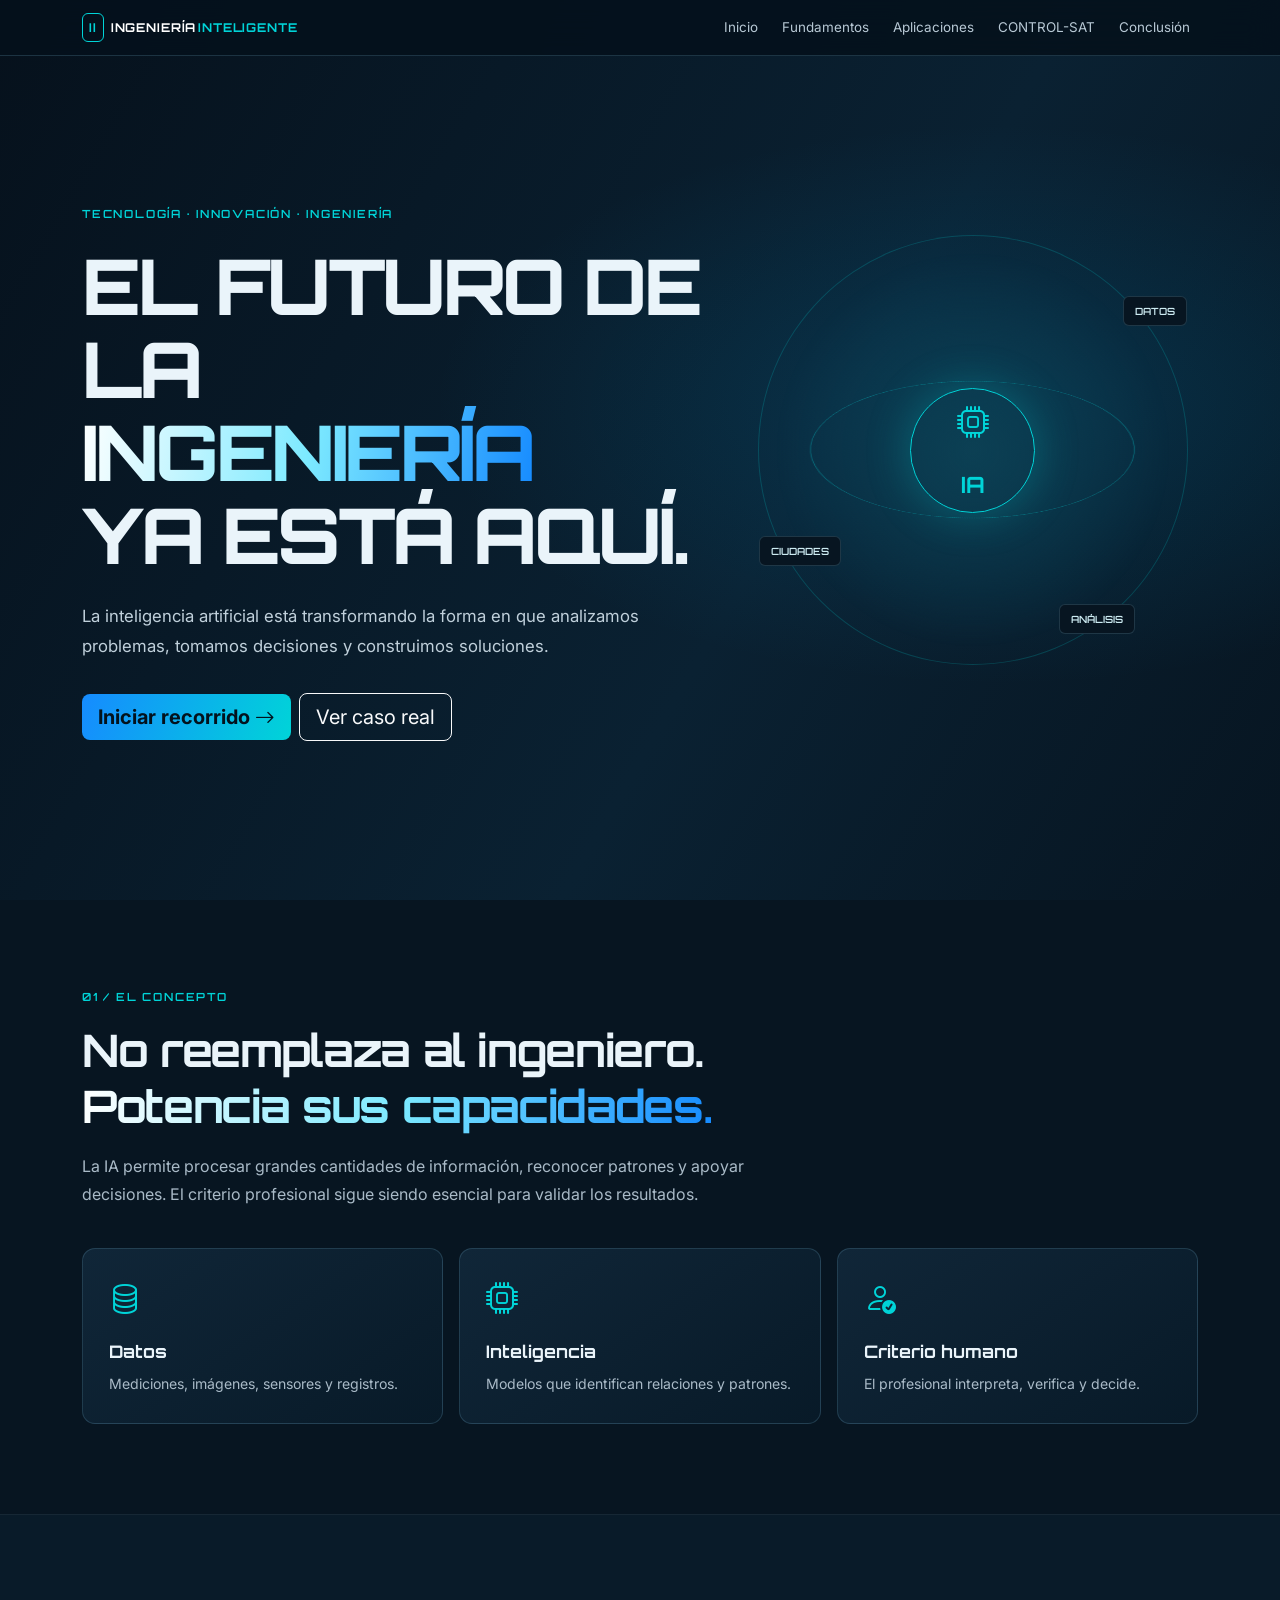
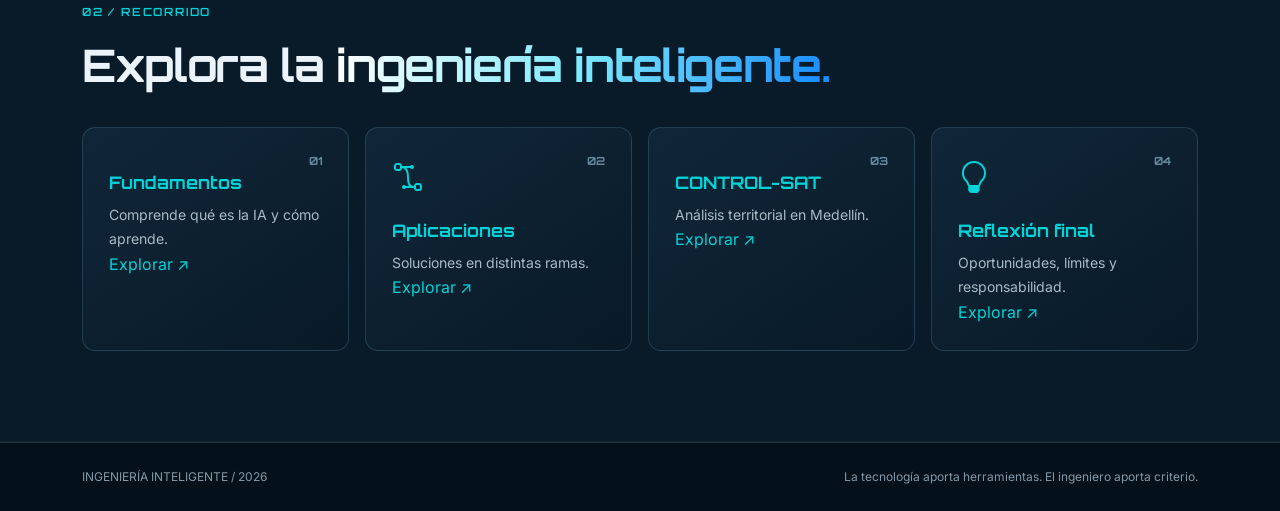
==== index.html @ 629b6cbc "Add files via upload" ====
<!doctype html>
<html lang="es">

<head>
    <meta charset="utf-8">
    <meta name="viewport" content="width=device-width, initial-scale=1">
    <title>Inicio | Ingeniería Inteligente</title>
    <link rel="preconnect" href="https://fonts.googleapis.com">
    <link
        href="https://fonts.googleapis.com/css2?family=Inter:wght@400;500;600;700&family=Orbitron:wght@500;600;700;800&display=swap"
        rel="stylesheet">
    <link href="https://cdn.jsdelivr.net/npm/bootstrap@5.3.3/dist/css/bootstrap.min.css" rel="stylesheet">
    <link href="https://cdn.jsdelivr.net/npm/bootstrap-icons@1.11.3/font/bootstrap-icons.min.css" rel="stylesheet">
    <link href="css/styles.css" rel="stylesheet">
</head>

<body>
    <nav class="navbar navbar-expand-lg navbar-dark fixed-top nav-glass">
        <div class="container"><a class="navbar-brand brand" href="index.html"><span class="brand-mark">II</span>
                INGENIERÍA<span class="brand-accent">INTELIGENTE</span></a><button class="navbar-toggler" type="button"
                data-bs-toggle="collapse" data-bs-target="#nav"><span class="navbar-toggler-icon"></span></button>
            <div class="collapse navbar-collapse" id="nav">
                <ul class="navbar-nav ms-auto gap-lg-2">
                    <li><a class="nav-link" href="index.html">Inicio</a></li>
                    <li><a class="nav-link" href="fundamentos.html">Fundamentos</a></li>
                    <li><a class="nav-link" href="aplicaciones.html">Aplicaciones</a></li>
                    <li><a class="nav-link" href="control-sat.html">CONTROL-SAT</a></li>
                    <li><a class="nav-link" href="conclusion.html">Conclusión</a></li>
                </ul>
            </div>
        </div>
    </nav>
    <header class="hero">
        <div class="container">
            <div class="row align-items-center min-vh-100 py-5">
                <div class="col-lg-7 pt-5">
                    <div class="kicker">TECNOLOGÍA · INNOVACIÓN · INGENIERÍA</div>
                    <h1 class="display-title mt-4">EL FUTURO DE LA<br><span>INGENIERÍA</span><br>YA ESTÁ AQUÍ.</h1>
                    <p class="lead-copy mt-4">La inteligencia artificial está transformando la forma en que analizamos
                        problemas, tomamos decisiones y construimos soluciones.</p><a class="btn btn-neon btn-lg mt-3"
                        href="fundamentos.html">Iniciar recorrido <i class="bi bi-arrow-right"></i></a><a
                        class="btn btn-outline-light btn-lg mt-3 ms-2" href="control-sat.html">Ver caso real</a>
                </div>
                <div class="col-lg-5">
                    <div class="orb">
                        <div class="orb-ring"></div>
                        <div class="orb-core"><i class="bi bi-cpu"></i><br>IA</div><span
                            class="orb-tag tag1">DATOS</span><span class="orb-tag tag2">CIUDADES</span><span
                            class="orb-tag tag3">ANÁLISIS</span>
                    </div>
                </div>
            </div>
        </div>
    </header>
    <section class="section">
        <div class="container">
            <div class="kicker">01 / EL CONCEPTO</div>
            <h2 class="section-title">No reemplaza al ingeniero.<br><span>Potencia sus capacidades.</span></h2>
            <p class="muted max">La IA permite procesar grandes cantidades de información, reconocer patrones y apoyar
                decisiones. El criterio profesional sigue siendo esencial para validar los resultados.</p>
            <div class="row g-3 mt-4">
                <div class="col-md-4">
                    <article class="panel"><i class="bi bi-database"></i>
                        <h3>Datos</h3>
                        <p>Mediciones, imágenes, sensores y registros.</p>
                    </article>
                </div>
                <div class="col-md-4">
                    <article class="panel"><i class="bi bi-cpu"></i>
                        <h3>Inteligencia</h3>
                        <p>Modelos que identifican relaciones y patrones.</p>
                    </article>
                </div>
                <div class="col-md-4">
                    <article class="panel"><i class="bi bi-person-check"></i>
                        <h3>Criterio humano</h3>
                        <p>El profesional interpreta, verifica y decide.</p>
                    </article>
                </div>
            </div>
        </div>
    </section>
    <section class="section darker">
        <div class="container">
            <div class="kicker">02 / RECORRIDO</div>
            <h2 class="section-title">Explora la <span>ingeniería inteligente.</span></h2>
            <div class="row g-3 mt-3">
                <div class="col-md-6 col-xl-3"><a class="route" href="fundamentos.html"><b>01</b><i
                            class="bi bi-brain"></i>
                        <h3>Fundamentos</h3>
                        <p>Comprende qué es la IA y cómo aprende.</p>Explorar ↗
                    </a></div>
                <div class="col-md-6 col-xl-3"><a class="route" href="aplicaciones.html"><b>02</b><i
                            class="bi bi-bezier2"></i>
                        <h3>Aplicaciones</h3>
                        <p>Soluciones en distintas ramas.</p>Explorar ↗
                    </a></div>
                <div class="col-md-6 col-xl-3"><a class="route" href="control-sat.html"><b>03</b><i
                            class="bi bi-satellite"></i>
                        <h3>CONTROL-SAT</h3>
                        <p>Análisis territorial en Medellín.</p>Explorar ↗
                    </a></div>
                <div class="col-md-6 col-xl-3"><a class="route" href="conclusion.html"><b>04</b><i
                            class="bi bi-lightbulb"></i>
                        <h3>Reflexión final</h3>
                        <p>Oportunidades, límites y responsabilidad.</p>Explorar ↗
                    </a></div>
            </div>
        </div>
    </section>
    <footer class="footer">
        <div class="container d-flex justify-content-between flex-wrap gap-2"><span>INGENIERÍA INTELIGENTE /
                2026</span><span>La tecnología aporta herramientas. El ingeniero aporta criterio.</span></div>
    </footer>
    <script src="https://cdn.jsdelivr.net/npm/bootstrap@5.3.3/dist/js/bootstrap.bundle.min.js"></script>
    <script src="js/main.js"></script>
</body>

</html>
---- css/styles.css ----
:root{--bg:#071521;--panel:#102638;--cyan:#00d4d8;--blue:#168bff;--white:#eaf4fa;--muted:#a9bac7;--line:rgba(126,190,220,.2)}
*{box-sizing:border-box}body{background:var(--bg);color:var(--white);font-family:Inter,sans-serif;overflow-x:hidden}a{text-decoration:none;color:inherit}.nav-glass{background:rgba(5,17,28,.9);backdrop-filter:blur(15px);border-bottom:1px solid var(--line)}.brand{font:700 .76rem Orbitron;letter-spacing:.07em;display:flex;gap:7px;align-items:center}.brand-mark{border:1px solid var(--cyan);color:var(--cyan);padding:6px;border-radius:6px}.brand-accent{color:var(--cyan);margin-left:-5px}.nav-link{color:#b8c9d5!important;font-size:.84rem}.nav-link:hover{color:var(--cyan)!important}.hero{background:radial-gradient(ellipse at 78% 45%,rgba(0,135,190,.2),transparent 40%),linear-gradient(120deg,#06111c,#0a2132 60%,#071521)}.display-title,.page-title{font:800 clamp(2.5rem,6vw,5.5rem)/1.08 Orbitron;letter-spacing:-.045em}.display-title span,.page-title span,.section-title span{background:linear-gradient(100deg,#fff,#7deaff 50%,#168bff);color:transparent;background-clip:text}.lead-copy{font-size:1.05rem;line-height:1.8;color:#c0d0db;max-width:670px}.kicker{font:600 .7rem Orbitron;letter-spacing:.16em;color:var(--cyan)}.btn-neon{background:linear-gradient(110deg,var(--blue),var(--cyan));border:0;color:#03121d;font-weight:700}.btn-neon:hover{color:#03121d;box-shadow:0 0 25px #00d4d855}.orb{position:relative;aspect-ratio:1;max-width:430px;margin:35px auto;display:grid;place-items:center;border:1px solid #00d4d833;border-radius:50%;background:radial-gradient(circle, #0c4054 0%,transparent 65%)}.orb-ring{position:absolute;inset:12%;border:1px solid #00d4d855;border-radius:50%;transform:rotateX(65deg) rotate(-25deg)}.orb-core{width:125px;height:125px;border:1px solid var(--cyan);border-radius:50%;display:grid;place-content:center;text-align:center;color:var(--cyan);font:700 1.4rem Orbitron;box-shadow:0 0 45px #00d4d844}.orb-core i{font-size:2rem}.orb-tag{position:absolute;background:#071521;border:1px solid var(--line);padding:8px 11px;border-radius:6px;font:600 .62rem Orbitron;color:#cdebf2}.tag1{top:14%;right:0}.tag2{bottom:23%;left:0}.tag3{bottom:7%;right:12%}.section{padding:90px 0}.darker{background:#091b29;border-block:1px solid #ffffff0d}.section-title{font:700 clamp(1.8rem,3.5vw,3rem)/1.25 Orbitron;letter-spacing:-.03em;margin:18px 0}.muted,.panel p,.route p{color:var(--muted);line-height:1.75}.max{max-width:720px}.panel,.route{display:block;background:linear-gradient(145deg,#102638,#081a28);border:1px solid var(--line);border-radius:13px;padding:26px;height:100%;transition:.2s}.panel:hover,.route:hover{border-color:#00d4d866;transform:translateY(-3px)}.panel>i,.route>i{font-size:2rem;color:var(--cyan);display:block;margin-bottom:18px}.panel h3,.route h3{font:700 1.08rem Orbitron;margin:10px 0}.panel p,.route p{font-size:.88rem;margin-bottom:0}.route{min-height:220px;color:var(--cyan)}.route b{float:right;color:#66899d;font:700 .7rem Orbitron}.inner{padding-top:70px}.pagehero{padding:95px 0 65px;background:radial-gradient(ellipse at 80% 20%,#0090be22,transparent 45%),#091b29;border-bottom:1px solid var(--line)}.concept{display:flex;gap:16px;align-items:center;padding:16px;background:#102638;border:1px solid var(--line);border-radius:9px;margin-bottom:10px}.concept>b{min-width:50px;height:44px;display:grid;place-items:center;border:1px solid var(--cyan);border-radius:7px;color:var(--cyan);font:700 .8rem Orbitron}.concept h3{font:700 .9rem Orbitron}.concept p{color:var(--muted);font-size:.82rem;margin:0}.step{width:100%;padding:22px 10px;background:#102638;color:white;border:1px solid var(--line);border-radius:9px;font-weight:600}.step i{display:block;font-size:1.5rem;color:var(--cyan);margin-bottom:8px}.step.active{border-color:var(--cyan);background:#00d4d811}.warning{padding:16px 18px;border-left:3px solid #e9b45c;background:#e9b45c0c;color:#d3c9b5;line-height:1.6;font-size:.86rem}.warning i{color:#e9b45c;margin-right:8px}.app{min-height:280px}.app>i{font-size:2.3rem;color:var(--cyan)}.app .kicker{font-size:.62rem;margin:14px 0 8px}.app h2{font:700 1.15rem Orbitron}.modaltech{background:#0b2030;color:var(--white);border:1px solid var(--cyan)}.modaltech .modal-body{color:#c1d1dc;line-height:1.7}.modaltech .modal-header{border-bottom:1px solid var(--line)}.satvisual{min-height:270px;border:1px solid #00d4d855;border-radius:14px;display:flex;flex-direction:column;justify-content:center;align-items:center;gap:12px;background:radial-gradient(circle,#00d4d822,transparent 65%),#0b2030;color:var(--cyan)}.satvisual i{font-size:4rem}.satvisual b{font:700 .9rem Orbitron}.satvisual small{color:var(--muted);letter-spacing:.12em}.stat{height:100%;padding:22px 15px;background:#102638;border:1px solid var(--line);border-radius:10px}.stat strong{display:block;color:var(--cyan);font:700 clamp(1.7rem,3vw,2.5rem) Orbitron}.stat span{display:block;color:var(--muted);font-size:.75rem;line-height:1.5;margin-top:8px}.source{color:var(--cyan);font-size:.85rem}.quiz-option{text-align:left;padding:14px;background:#091b29;color:white;border:1px solid var(--line);border-radius:8px}.quiz-option:hover{border-color:var(--cyan)}.quiz-option.correct{border-color:#39d98a;background:#39d98a12}.quiz-option.incorrect{border-color:#ff7777;background:#ff777712}.footer{padding:25px 0;background:#04101a;border-top:1px solid var(--line);font-size:.75rem;color:#8298a8}@media(max-width:767px){.section{padding:65px 0}.display-title{font-size:clamp(2.5rem,12vw,4rem)}.hero .min-vh-100{min-height:auto!important;padding-top:120px!important;padding-bottom:60px!important}.orb{max-width:320px}.pagehero{padding:85px 0 50px}}
/* Reflexión crítica y bibliografía */
.reflection-list{display:grid;gap:14px}
.reflection-card{display:grid;grid-template-columns:54px 1fr;gap:18px;padding:24px;background:linear-gradient(145deg,#102638,#081a28);border:1px solid var(--line);border-radius:12px}
.reflection-number{font:700 .8rem Orbitron;color:var(--cyan);border:1px solid #00d4d855;border-radius:8px;width:44px;height:44px;display:grid;place-items:center}
.reflection-card h3{font:700 1rem Orbitron;margin:2px 0 12px;color:var(--white)}
.reflection-card p{color:var(--muted);font-size:.92rem;line-height:1.8;margin:0}
.bibliography{display:grid;gap:10px}
.source-item{display:grid;grid-template-columns:48px 1fr;gap:14px;padding:19px 21px;background:linear-gradient(145deg,#102638,#081a28);border:1px solid var(--line);border-radius:10px}
.source-item>span{font:700 .82rem Orbitron;color:var(--cyan);padding-top:2px}
.source-item h3{font-size:.91rem;font-weight:700;margin:0 0 5px;color:var(--white)}
.source-item p{font-size:.83rem;line-height:1.65;color:var(--muted);margin:0 0 8px}
.source-item a{font-size:.8rem;color:var(--cyan);overflow-wrap:anywhere}
.source-item a:hover{color:#fff}
.bibliography-note{color:var(--muted);font-size:.82rem;line-height:1.7}
.bibliography-note i{color:var(--cyan);margin-right:7px}
@media(max-width:575px){.reflection-card{grid-template-columns:1fr;gap:12px;padding:19px}.source-item{grid-template-columns:38px 1fr;padding:16px 14px}}
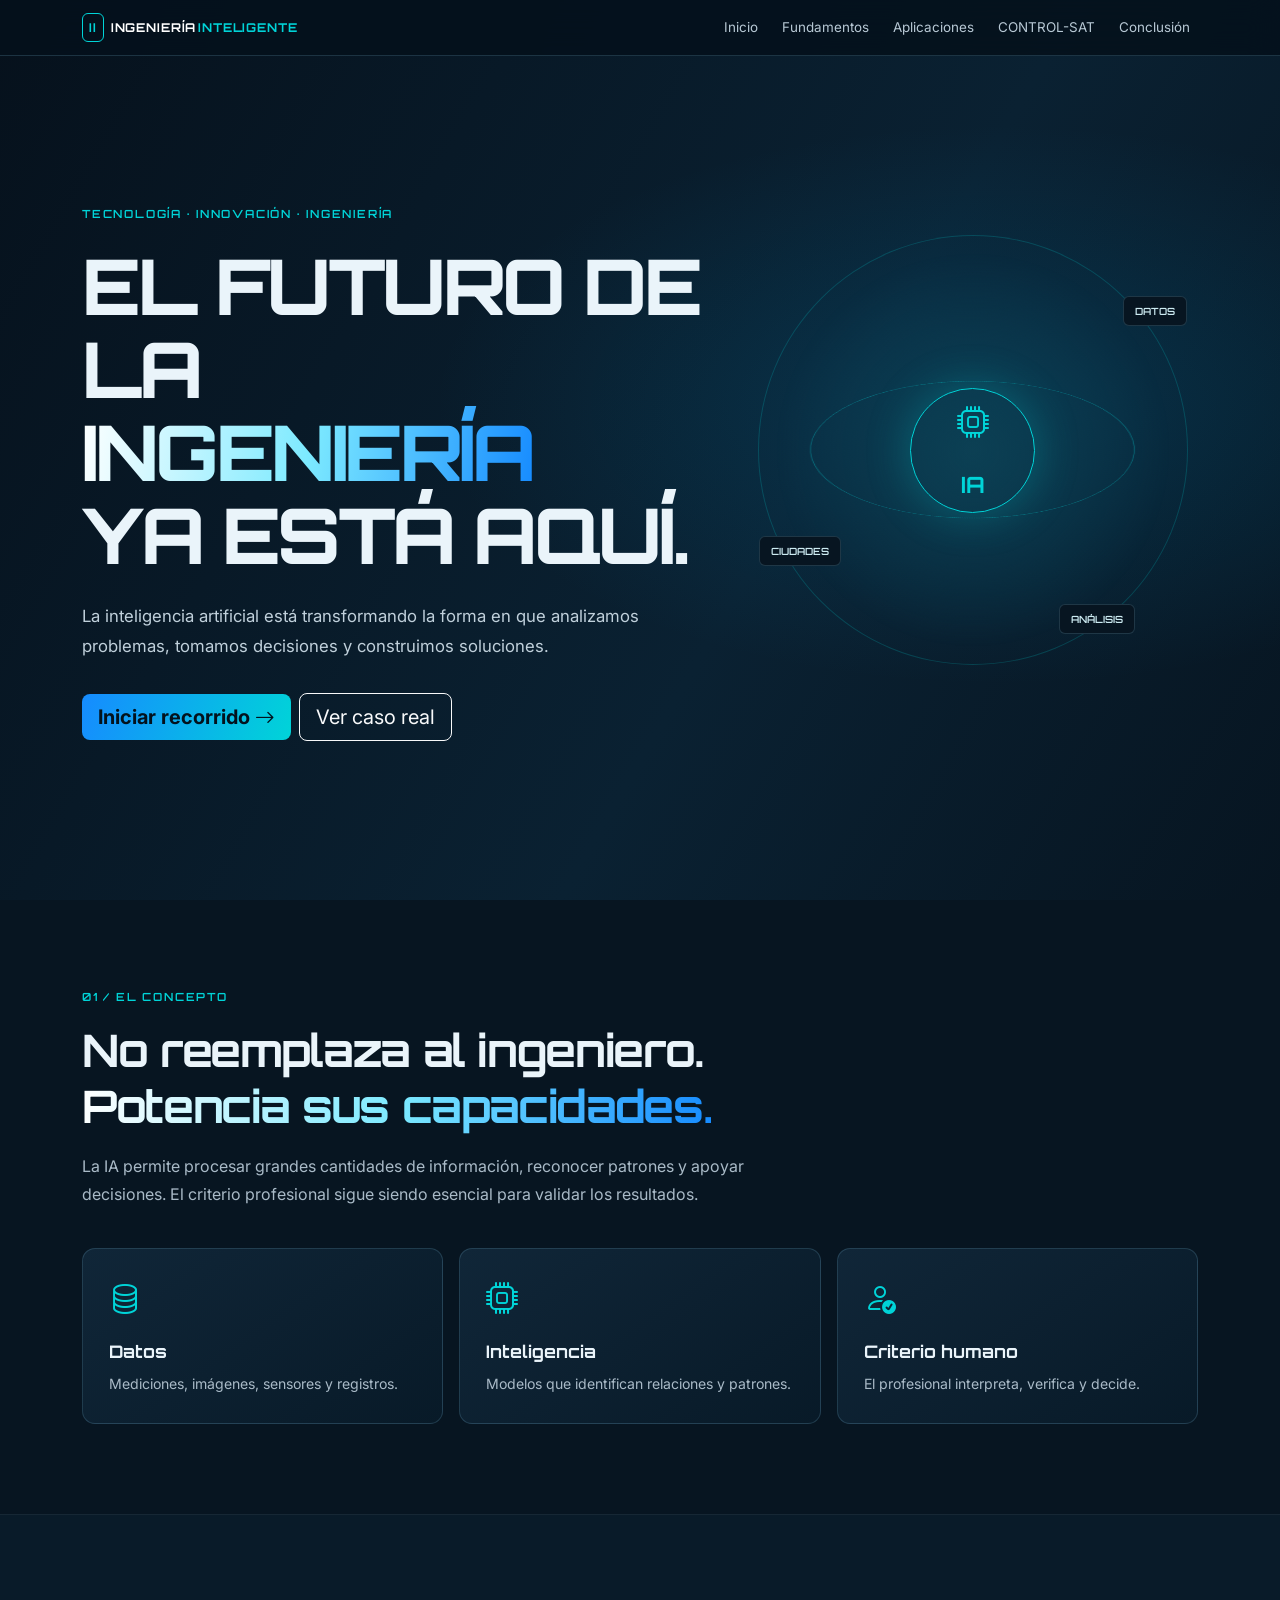
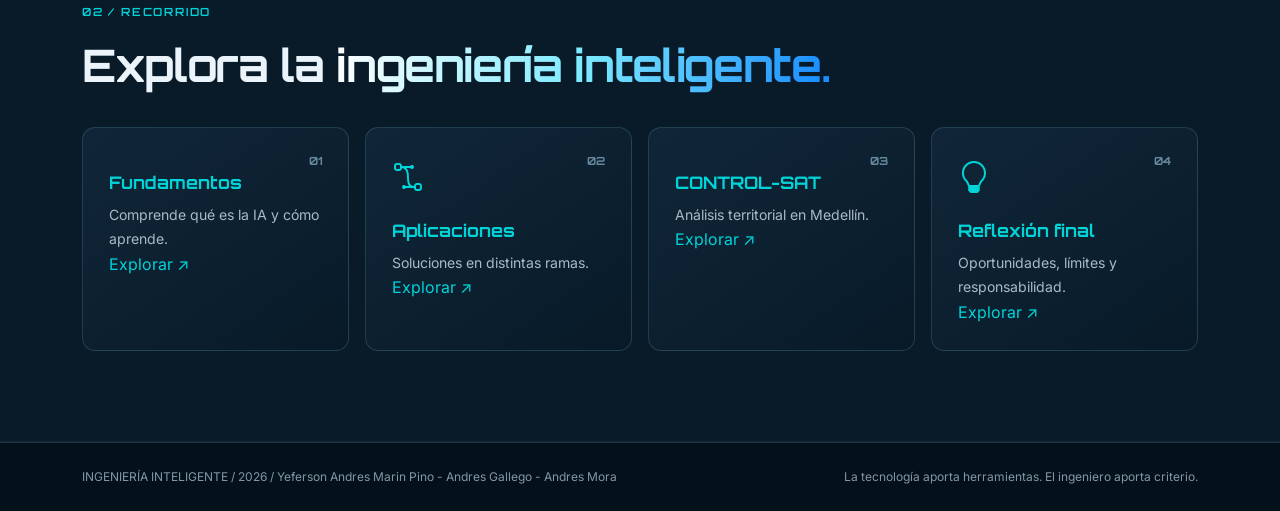
==== commit 8f6336ac: "Update index.html" ====
--- a/index.html
+++ b/index.html
@@ -110,10 +110,10 @@
     </section>
     <footer class="footer">
         <div class="container d-flex justify-content-between flex-wrap gap-2"><span>INGENIERÍA INTELIGENTE /
-                2026</span><span>La tecnología aporta herramientas. El ingeniero aporta criterio.</span></div>
+                2026 / Yeferson Andres Marin Pino - Andres Gallego - Andres Mora</span><span>La tecnología aporta herramientas. El ingeniero aporta criterio.</span></div>
     </footer>
     <script src="https://cdn.jsdelivr.net/npm/bootstrap@5.3.3/dist/js/bootstrap.bundle.min.js"></script>
     <script src="js/main.js"></script>
 </body>
 
-</html>+</html>
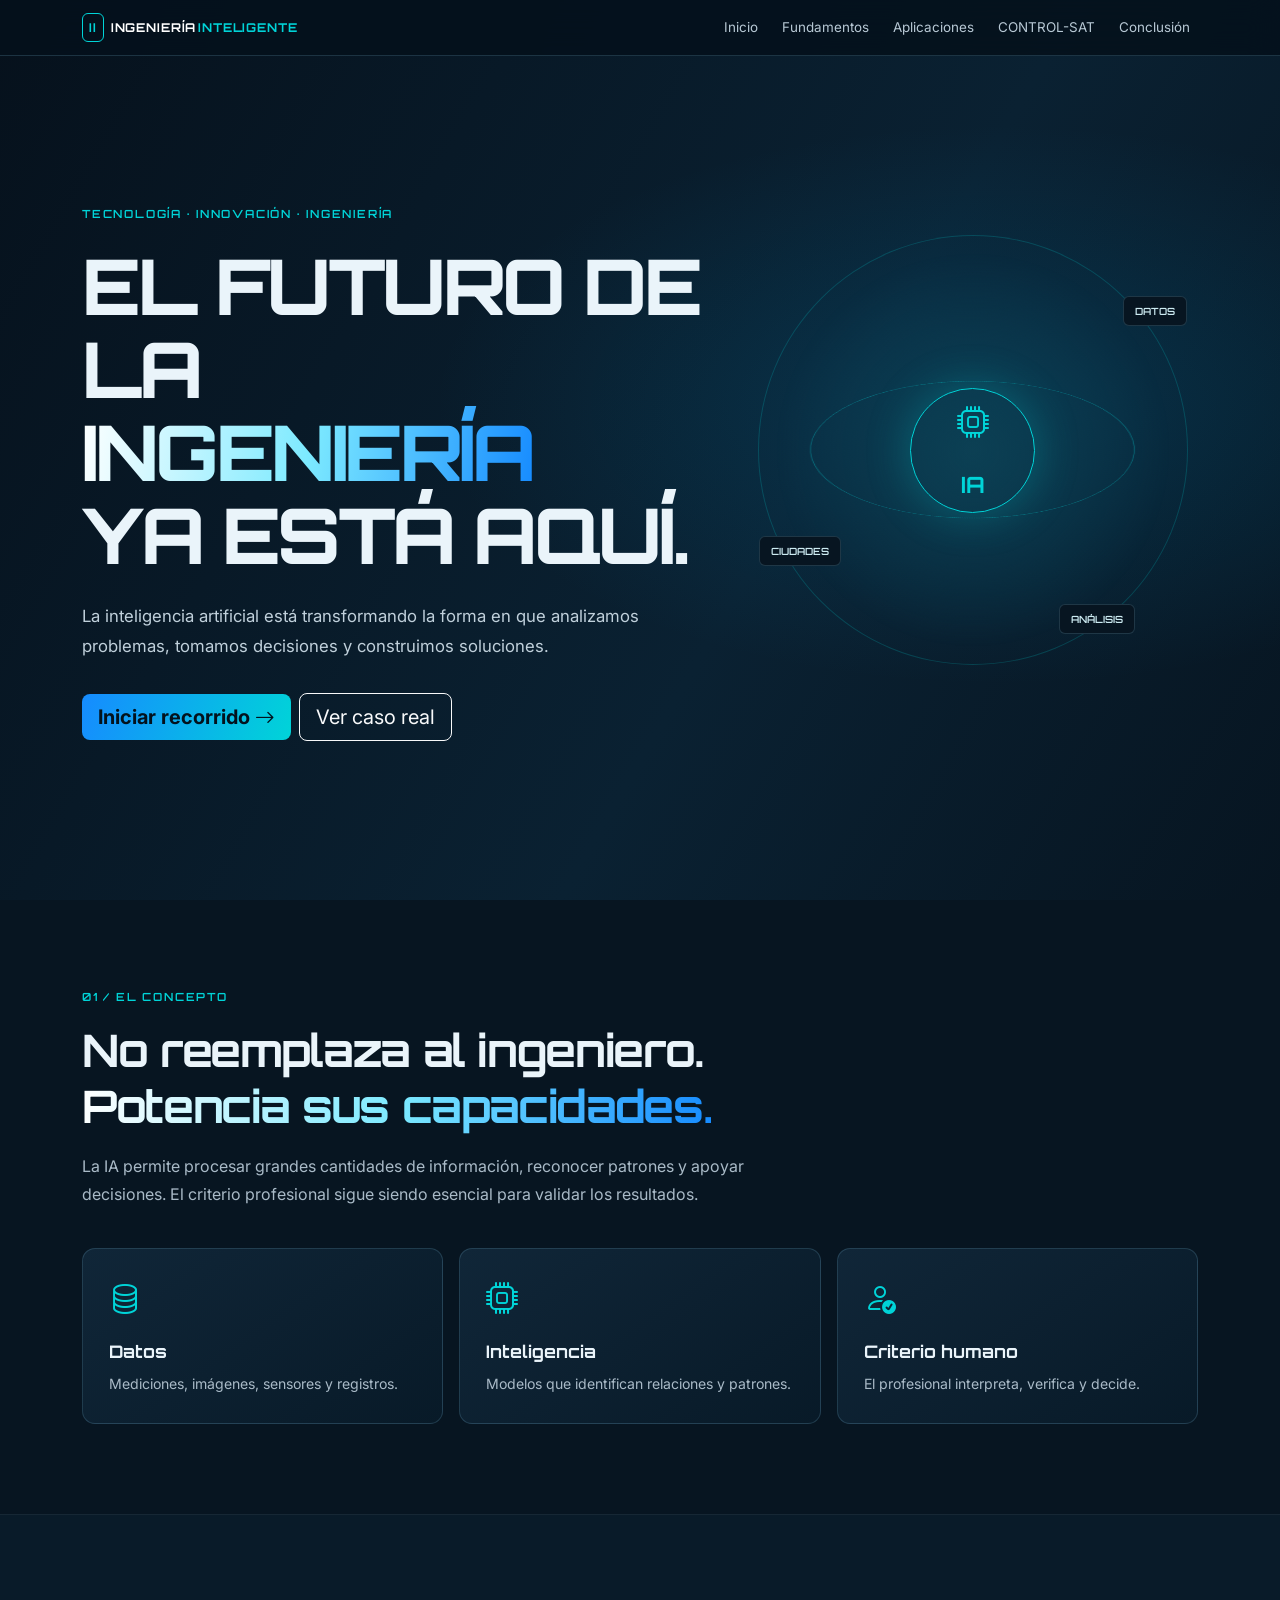
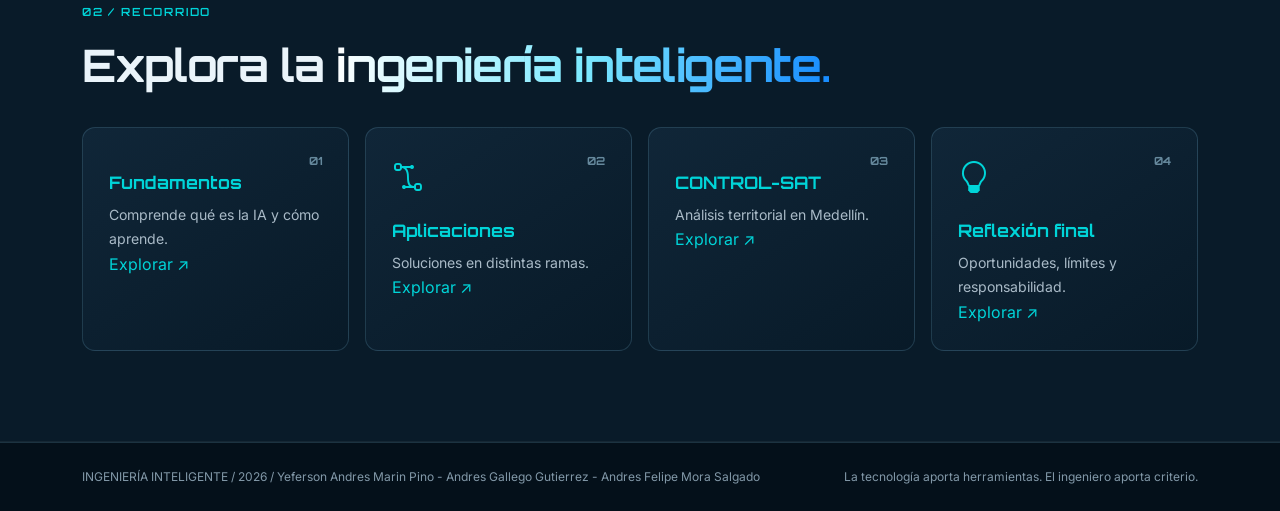
==== commit 98a44939: "Update index.html" ====
--- a/index.html
+++ b/index.html
@@ -110,7 +110,7 @@
     </section>
     <footer class="footer">
         <div class="container d-flex justify-content-between flex-wrap gap-2"><span>INGENIERÍA INTELIGENTE /
-                2026 / Yeferson Andres Marin Pino - Andres Gallego - Andres Mora</span><span>La tecnología aporta herramientas. El ingeniero aporta criterio.</span></div>
+                2026 / Yeferson Andres Marin Pino - Andres Gallego Gutierrez - Andres Felipe Mora Salgado</span><span>La tecnología aporta herramientas. El ingeniero aporta criterio.</span></div>
     </footer>
     <script src="https://cdn.jsdelivr.net/npm/bootstrap@5.3.3/dist/js/bootstrap.bundle.min.js"></script>
     <script src="js/main.js"></script>
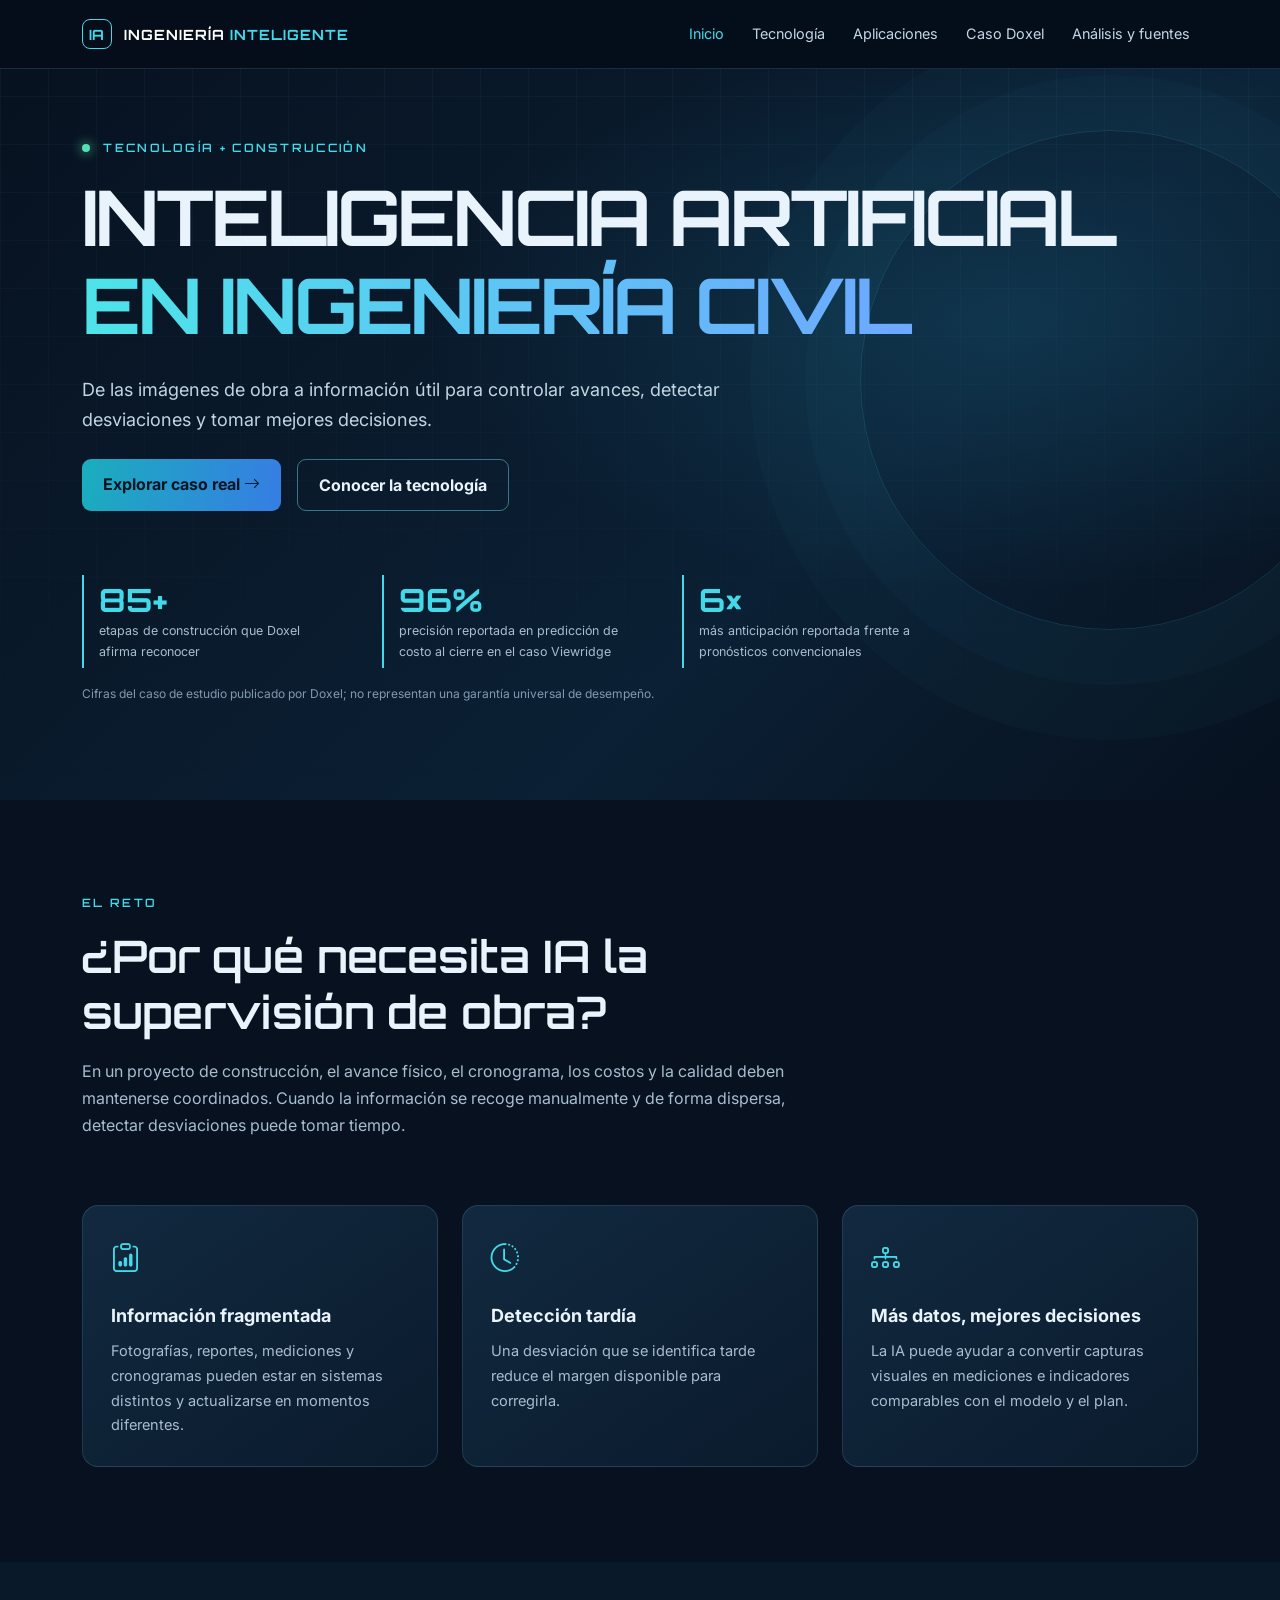
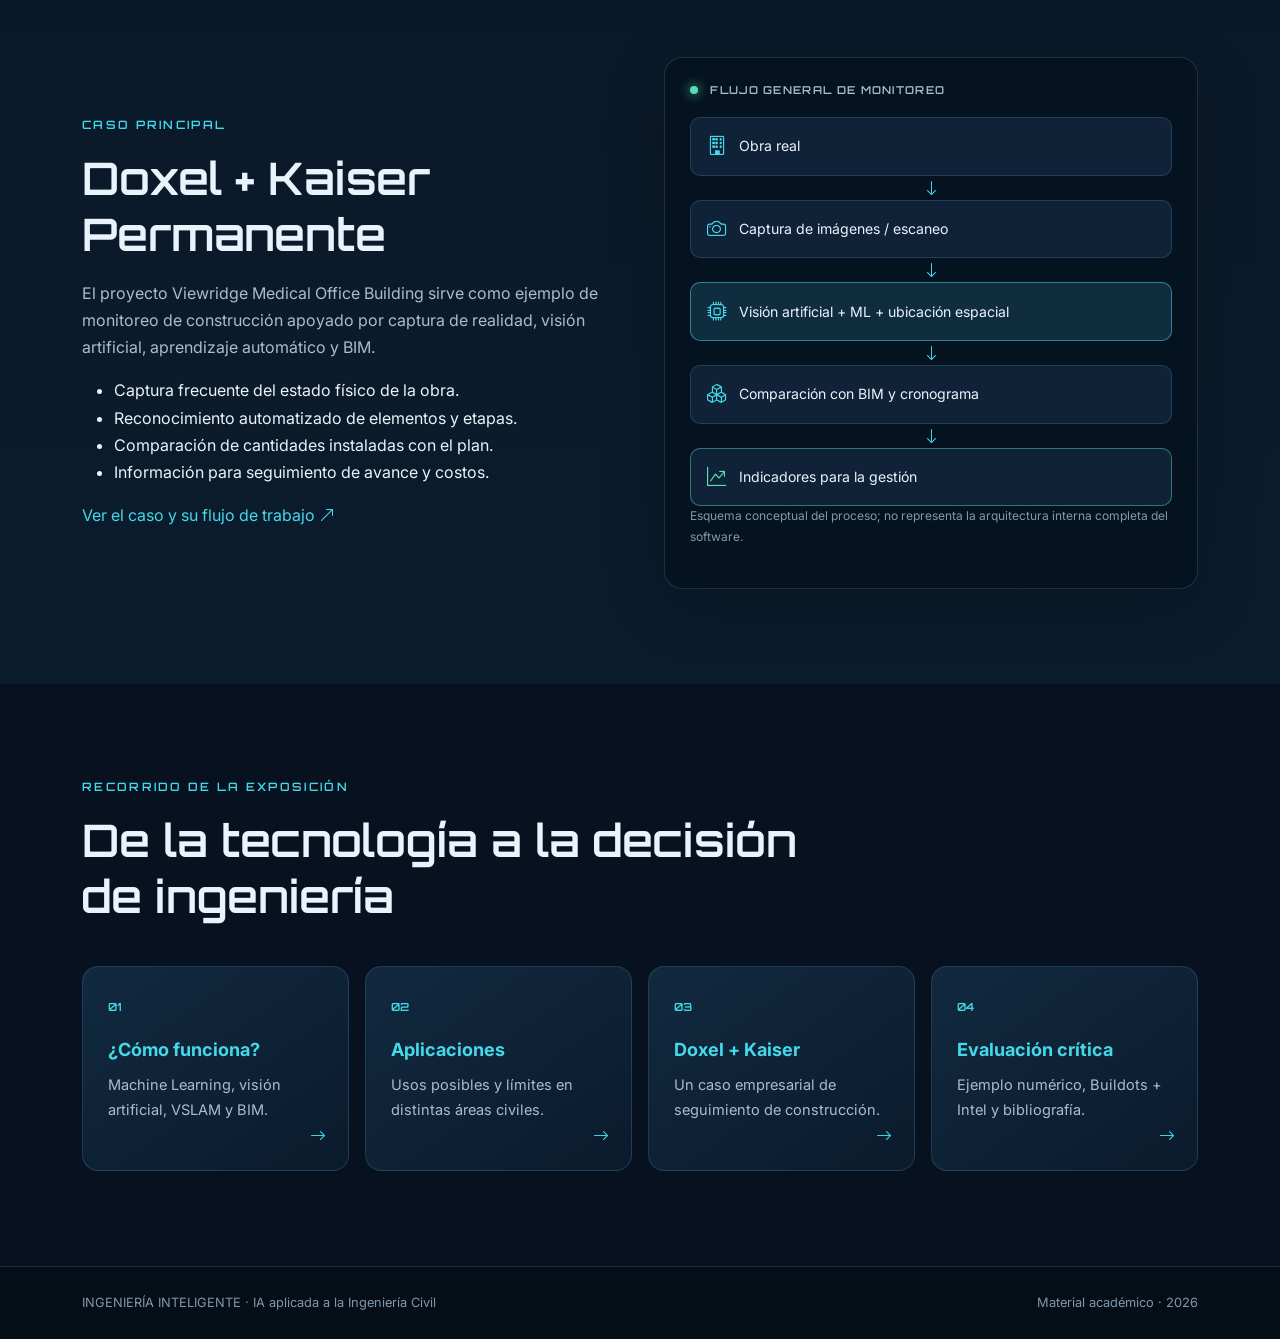
==== commit b7d9e2b9: "Remodelación completa del sitio web." ====
--- a/index.html
+++ b/index.html
@@ -1,119 +1,120 @@
-<!doctype html>
+<!DOCTYPE html>
 <html lang="es">
+<head>
+  <meta charset="UTF-8">
+  <meta name="viewport" content="width=device-width, initial-scale=1.0">
+  <meta name="description" content="Inteligencia artificial aplicada a la ingeniería civil: monitoreo de obra, BIM, visión artificial y casos reales.">
+  <title>IA en Ingeniería Civil | Inicio</title>
+  <link rel="preconnect" href="https://fonts.googleapis.com">
+  <link rel="preconnect" href="https://fonts.gstatic.com" crossorigin>
+  <link href="https://fonts.googleapis.com/css2?family=Inter:wght@400;500;600;700&family=Orbitron:wght@500;600;700&display=swap" rel="stylesheet">
+  <link href="https://cdn.jsdelivr.net/npm/bootstrap@5.3.3/dist/css/bootstrap.min.css" rel="stylesheet">
+  <link href="https://cdn.jsdelivr.net/npm/bootstrap-icons@1.11.3/font/bootstrap-icons.min.css" rel="stylesheet">
+  <link rel="stylesheet" href="css/styles.css">
+</head>
+<body>
+<nav class="navbar navbar-expand-lg navbar-dark fixed-top">
+  <div class="container">
+    <a class="navbar-brand" href="index.html"><span class="brand-mark">IA</span> INGENIERÍA <span class="accent">INTELIGENTE</span></a>
+    <button class="navbar-toggler" type="button" data-bs-toggle="collapse" data-bs-target="#nav"><span class="navbar-toggler-icon"></span></button>
+    <div class="collapse navbar-collapse" id="nav">
+      <ul class="navbar-nav ms-auto">
+        <li class="nav-item"><a class="nav-link active" href="index.html">Inicio</a></li>
+        <li class="nav-item"><a class="nav-link" href="fundamentos.html">Tecnología</a></li>
+        <li class="nav-item"><a class="nav-link" href="aplicaciones.html">Aplicaciones</a></li>
+        <li class="nav-item"><a class="nav-link" href="control-sat.html">Caso Doxel</a></li>
+        <li class="nav-item"><a class="nav-link" href="conclusion.html">Análisis y fuentes</a></li>
+      </ul>
+    </div>
+  </div>
+</nav>
 
-<head>
-    <meta charset="utf-8">
-    <meta name="viewport" content="width=device-width, initial-scale=1">
-    <title>Inicio | Ingeniería Inteligente</title>
-    <link rel="preconnect" href="https://fonts.googleapis.com">
-    <link
-        href="https://fonts.googleapis.com/css2?family=Inter:wght@400;500;600;700&family=Orbitron:wght@500;600;700;800&display=swap"
-        rel="stylesheet">
-    <link href="https://cdn.jsdelivr.net/npm/bootstrap@5.3.3/dist/css/bootstrap.min.css" rel="stylesheet">
-    <link href="https://cdn.jsdelivr.net/npm/bootstrap-icons@1.11.3/font/bootstrap-icons.min.css" rel="stylesheet">
-    <link href="css/styles.css" rel="stylesheet">
-</head>
+<header class="hero">
+  <div class="hero-grid"></div>
+  <div class="container hero-content">
+    <p class="eyebrow"><span class="pulse"></span> TECNOLOGÍA + CONSTRUCCIÓN</p>
+    <h1>INTELIGENCIA ARTIFICIAL<br><span class="gradient-text">EN INGENIERÍA CIVIL</span></h1>
+    <p class="hero-lead">De las imágenes de obra a información útil para controlar avances, detectar desviaciones y tomar mejores decisiones.</p>
+    <div class="d-flex flex-wrap gap-3 mt-4">
+      <a class="btn btn-primary-custom" href="control-sat.html">Explorar caso real <i class="bi bi-arrow-right"></i></a>
+      <a class="btn btn-outline-custom" href="fundamentos.html">Conocer la tecnología</a>
+    </div>
+    <div class="hero-stats row g-3 mt-5">
+      <div class="col-6 col-md-4"><div class="stat"><strong>85+</strong><span>etapas de construcción que Doxel afirma reconocer</span></div></div>
+      <div class="col-6 col-md-4"><div class="stat"><strong>96%</strong><span>precisión reportada en predicción de costo al cierre en el caso Viewridge</span></div></div>
+      <div class="col-12 col-md-4"><div class="stat"><strong>6×</strong><span>más anticipación reportada frente a pronósticos convencionales</span></div></div>
+    </div>
+    <p class="micro-note mt-3">Cifras del caso de estudio publicado por Doxel; no representan una garantía universal de desempeño.</p>
+  </div>
+</header>
 
-<body>
-    <nav class="navbar navbar-expand-lg navbar-dark fixed-top nav-glass">
-        <div class="container"><a class="navbar-brand brand" href="index.html"><span class="brand-mark">II</span>
-                INGENIERÍA<span class="brand-accent">INTELIGENTE</span></a><button class="navbar-toggler" type="button"
-                data-bs-toggle="collapse" data-bs-target="#nav"><span class="navbar-toggler-icon"></span></button>
-            <div class="collapse navbar-collapse" id="nav">
-                <ul class="navbar-nav ms-auto gap-lg-2">
-                    <li><a class="nav-link" href="index.html">Inicio</a></li>
-                    <li><a class="nav-link" href="fundamentos.html">Fundamentos</a></li>
-                    <li><a class="nav-link" href="aplicaciones.html">Aplicaciones</a></li>
-                    <li><a class="nav-link" href="control-sat.html">CONTROL-SAT</a></li>
-                    <li><a class="nav-link" href="conclusion.html">Conclusión</a></li>
-                </ul>
-            </div>
+<main>
+<section class="section-pad">
+  <div class="container">
+    <div class="section-heading">
+      <p class="eyebrow">EL RETO</p>
+      <h2>¿Por qué necesita IA la supervisión de obra?</h2>
+      <p>En un proyecto de construcción, el avance físico, el cronograma, los costos y la calidad deben mantenerse coordinados. Cuando la información se recoge manualmente y de forma dispersa, detectar desviaciones puede tomar tiempo.</p>
+    </div>
+    <div class="row g-4 mt-2">
+      <div class="col-md-4"><article class="feature-card"><i class="bi bi-clipboard-data"></i><h3>Información fragmentada</h3><p>Fotografías, reportes, mediciones y cronogramas pueden estar en sistemas distintos y actualizarse en momentos diferentes.</p></article></div>
+      <div class="col-md-4"><article class="feature-card"><i class="bi bi-clock-history"></i><h3>Detección tardía</h3><p>Una desviación que se identifica tarde reduce el margen disponible para corregirla.</p></article></div>
+      <div class="col-md-4"><article class="feature-card"><i class="bi bi-diagram-3"></i><h3>Más datos, mejores decisiones</h3><p>La IA puede ayudar a convertir capturas visuales en mediciones e indicadores comparables con el modelo y el plan.</p></article></div>
+    </div>
+  </div>
+</section>
+
+<section class="section-pad section-alt">
+  <div class="container">
+    <div class="row align-items-center g-5">
+      <div class="col-lg-6">
+        <p class="eyebrow">CASO PRINCIPAL</p>
+        <h2>Doxel + Kaiser Permanente</h2>
+        <p class="lead-copy">El proyecto Viewridge Medical Office Building sirve como ejemplo de monitoreo de construcción apoyado por captura de realidad, visión artificial, aprendizaje automático y BIM.</p>
+        <ul class="check-list">
+          <li>Captura frecuente del estado físico de la obra.</li>
+          <li>Reconocimiento automatizado de elementos y etapas.</li>
+          <li>Comparación de cantidades instaladas con el plan.</li>
+          <li>Información para seguimiento de avance y costos.</li>
+        </ul>
+        <a href="control-sat.html" class="text-link">Ver el caso y su flujo de trabajo <i class="bi bi-arrow-up-right"></i></a>
+      </div>
+      <div class="col-lg-6">
+        <div class="diagram-card">
+          <div class="diagram-title"><span class="live-dot"></span> FLUJO GENERAL DE MONITOREO</div>
+          <div class="flow-node"><i class="bi bi-building"></i><span>Obra real</span></div>
+          <div class="flow-arrow"><i class="bi bi-arrow-down"></i></div>
+          <div class="flow-node"><i class="bi bi-camera"></i><span>Captura de imágenes / escaneo</span></div>
+          <div class="flow-arrow"><i class="bi bi-arrow-down"></i></div>
+          <div class="flow-node highlight-node"><i class="bi bi-cpu"></i><span>Visión artificial + ML + ubicación espacial</span></div>
+          <div class="flow-arrow"><i class="bi bi-arrow-down"></i></div>
+          <div class="flow-node"><i class="bi bi-boxes"></i><span>Comparación con BIM y cronograma</span></div>
+          <div class="flow-arrow"><i class="bi bi-arrow-down"></i></div>
+          <div class="flow-node result-node"><i class="bi bi-graph-up-arrow"></i><span>Indicadores para la gestión</span></div>
+          <p class="micro-note">Esquema conceptual del proceso; no representa la arquitectura interna completa del software.</p>
         </div>
-    </nav>
-    <header class="hero">
-        <div class="container">
-            <div class="row align-items-center min-vh-100 py-5">
-                <div class="col-lg-7 pt-5">
-                    <div class="kicker">TECNOLOGÍA · INNOVACIÓN · INGENIERÍA</div>
-                    <h1 class="display-title mt-4">EL FUTURO DE LA<br><span>INGENIERÍA</span><br>YA ESTÁ AQUÍ.</h1>
-                    <p class="lead-copy mt-4">La inteligencia artificial está transformando la forma en que analizamos
-                        problemas, tomamos decisiones y construimos soluciones.</p><a class="btn btn-neon btn-lg mt-3"
-                        href="fundamentos.html">Iniciar recorrido <i class="bi bi-arrow-right"></i></a><a
-                        class="btn btn-outline-light btn-lg mt-3 ms-2" href="control-sat.html">Ver caso real</a>
-                </div>
-                <div class="col-lg-5">
-                    <div class="orb">
-                        <div class="orb-ring"></div>
-                        <div class="orb-core"><i class="bi bi-cpu"></i><br>IA</div><span
-                            class="orb-tag tag1">DATOS</span><span class="orb-tag tag2">CIUDADES</span><span
-                            class="orb-tag tag3">ANÁLISIS</span>
-                    </div>
-                </div>
-            </div>
-        </div>
-    </header>
-    <section class="section">
-        <div class="container">
-            <div class="kicker">01 / EL CONCEPTO</div>
-            <h2 class="section-title">No reemplaza al ingeniero.<br><span>Potencia sus capacidades.</span></h2>
-            <p class="muted max">La IA permite procesar grandes cantidades de información, reconocer patrones y apoyar
-                decisiones. El criterio profesional sigue siendo esencial para validar los resultados.</p>
-            <div class="row g-3 mt-4">
-                <div class="col-md-4">
-                    <article class="panel"><i class="bi bi-database"></i>
-                        <h3>Datos</h3>
-                        <p>Mediciones, imágenes, sensores y registros.</p>
-                    </article>
-                </div>
-                <div class="col-md-4">
-                    <article class="panel"><i class="bi bi-cpu"></i>
-                        <h3>Inteligencia</h3>
-                        <p>Modelos que identifican relaciones y patrones.</p>
-                    </article>
-                </div>
-                <div class="col-md-4">
-                    <article class="panel"><i class="bi bi-person-check"></i>
-                        <h3>Criterio humano</h3>
-                        <p>El profesional interpreta, verifica y decide.</p>
-                    </article>
-                </div>
-            </div>
-        </div>
-    </section>
-    <section class="section darker">
-        <div class="container">
-            <div class="kicker">02 / RECORRIDO</div>
-            <h2 class="section-title">Explora la <span>ingeniería inteligente.</span></h2>
-            <div class="row g-3 mt-3">
-                <div class="col-md-6 col-xl-3"><a class="route" href="fundamentos.html"><b>01</b><i
-                            class="bi bi-brain"></i>
-                        <h3>Fundamentos</h3>
-                        <p>Comprende qué es la IA y cómo aprende.</p>Explorar ↗
-                    </a></div>
-                <div class="col-md-6 col-xl-3"><a class="route" href="aplicaciones.html"><b>02</b><i
-                            class="bi bi-bezier2"></i>
-                        <h3>Aplicaciones</h3>
-                        <p>Soluciones en distintas ramas.</p>Explorar ↗
-                    </a></div>
-                <div class="col-md-6 col-xl-3"><a class="route" href="control-sat.html"><b>03</b><i
-                            class="bi bi-satellite"></i>
-                        <h3>CONTROL-SAT</h3>
-                        <p>Análisis territorial en Medellín.</p>Explorar ↗
-                    </a></div>
-                <div class="col-md-6 col-xl-3"><a class="route" href="conclusion.html"><b>04</b><i
-                            class="bi bi-lightbulb"></i>
-                        <h3>Reflexión final</h3>
-                        <p>Oportunidades, límites y responsabilidad.</p>Explorar ↗
-                    </a></div>
-            </div>
-        </div>
-    </section>
-    <footer class="footer">
-        <div class="container d-flex justify-content-between flex-wrap gap-2"><span>INGENIERÍA INTELIGENTE /
-                2026 / Yeferson Andres Marin Pino - Andres Gallego Gutierrez - Andres Felipe Mora Salgado</span><span>La tecnología aporta herramientas. El ingeniero aporta criterio.</span></div>
-    </footer>
-    <script src="https://cdn.jsdelivr.net/npm/bootstrap@5.3.3/dist/js/bootstrap.bundle.min.js"></script>
-    <script src="js/main.js"></script>
+      </div>
+    </div>
+  </div>
+</section>
+
+<section class="section-pad">
+  <div class="container">
+    <div class="section-heading">
+      <p class="eyebrow">RECORRIDO DE LA EXPOSICIÓN</p>
+      <h2>De la tecnología a la decisión de ingeniería</h2>
+    </div>
+    <div class="row g-3">
+      <div class="col-sm-6 col-lg-3"><a class="route-card" href="fundamentos.html"><span>01</span><h3>¿Cómo funciona?</h3><p>Machine Learning, visión artificial, VSLAM y BIM.</p><i class="bi bi-arrow-right"></i></a></div>
+      <div class="col-sm-6 col-lg-3"><a class="route-card" href="aplicaciones.html"><span>02</span><h3>Aplicaciones</h3><p>Usos posibles y límites en distintas áreas civiles.</p><i class="bi bi-arrow-right"></i></a></div>
+      <div class="col-sm-6 col-lg-3"><a class="route-card" href="control-sat.html"><span>03</span><h3>Doxel + Kaiser</h3><p>Un caso empresarial de seguimiento de construcción.</p><i class="bi bi-arrow-right"></i></a></div>
+      <div class="col-sm-6 col-lg-3"><a class="route-card" href="conclusion.html"><span>04</span><h3>Evaluación crítica</h3><p>Ejemplo numérico, Buildots + Intel y bibliografía.</p><i class="bi bi-arrow-right"></i></a></div>
+    </div>
+  </div>
+</section>
+</main>
+<footer class="site-footer"><div class="container d-flex flex-column flex-md-row justify-content-between gap-2"><span>INGENIERÍA INTELIGENTE · IA aplicada a la Ingeniería Civil</span><span>Material académico · 2026</span></div></footer>
+<script src="https://cdn.jsdelivr.net/npm/bootstrap@5.3.3/dist/js/bootstrap.bundle.min.js"></script>
+<script src="js/main.js"></script>
 </body>
-
 </html>
--- a/css/styles.css
+++ b/css/styles.css
@@ -1,18 +1,13 @@
-:root{--bg:#071521;--panel:#102638;--cyan:#00d4d8;--blue:#168bff;--white:#eaf4fa;--muted:#a9bac7;--line:rgba(126,190,220,.2)}
-*{box-sizing:border-box}body{background:var(--bg);color:var(--white);font-family:Inter,sans-serif;overflow-x:hidden}a{text-decoration:none;color:inherit}.nav-glass{background:rgba(5,17,28,.9);backdrop-filter:blur(15px);border-bottom:1px solid var(--line)}.brand{font:700 .76rem Orbitron;letter-spacing:.07em;display:flex;gap:7px;align-items:center}.brand-mark{border:1px solid var(--cyan);color:var(--cyan);padding:6px;border-radius:6px}.brand-accent{color:var(--cyan);margin-left:-5px}.nav-link{color:#b8c9d5!important;font-size:.84rem}.nav-link:hover{color:var(--cyan)!important}.hero{background:radial-gradient(ellipse at 78% 45%,rgba(0,135,190,.2),transparent 40%),linear-gradient(120deg,#06111c,#0a2132 60%,#071521)}.display-title,.page-title{font:800 clamp(2.5rem,6vw,5.5rem)/1.08 Orbitron;letter-spacing:-.045em}.display-title span,.page-title span,.section-title span{background:linear-gradient(100deg,#fff,#7deaff 50%,#168bff);color:transparent;background-clip:text}.lead-copy{font-size:1.05rem;line-height:1.8;color:#c0d0db;max-width:670px}.kicker{font:600 .7rem Orbitron;letter-spacing:.16em;color:var(--cyan)}.btn-neon{background:linear-gradient(110deg,var(--blue),var(--cyan));border:0;color:#03121d;font-weight:700}.btn-neon:hover{color:#03121d;box-shadow:0 0 25px #00d4d855}.orb{position:relative;aspect-ratio:1;max-width:430px;margin:35px auto;display:grid;place-items:center;border:1px solid #00d4d833;border-radius:50%;background:radial-gradient(circle, #0c4054 0%,transparent 65%)}.orb-ring{position:absolute;inset:12%;border:1px solid #00d4d855;border-radius:50%;transform:rotateX(65deg) rotate(-25deg)}.orb-core{width:125px;height:125px;border:1px solid var(--cyan);border-radius:50%;display:grid;place-content:center;text-align:center;color:var(--cyan);font:700 1.4rem Orbitron;box-shadow:0 0 45px #00d4d844}.orb-core i{font-size:2rem}.orb-tag{position:absolute;background:#071521;border:1px solid var(--line);padding:8px 11px;border-radius:6px;font:600 .62rem Orbitron;color:#cdebf2}.tag1{top:14%;right:0}.tag2{bottom:23%;left:0}.tag3{bottom:7%;right:12%}.section{padding:90px 0}.darker{background:#091b29;border-block:1px solid #ffffff0d}.section-title{font:700 clamp(1.8rem,3.5vw,3rem)/1.25 Orbitron;letter-spacing:-.03em;margin:18px 0}.muted,.panel p,.route p{color:var(--muted);line-height:1.75}.max{max-width:720px}.panel,.route{display:block;background:linear-gradient(145deg,#102638,#081a28);border:1px solid var(--line);border-radius:13px;padding:26px;height:100%;transition:.2s}.panel:hover,.route:hover{border-color:#00d4d866;transform:translateY(-3px)}.panel>i,.route>i{font-size:2rem;color:var(--cyan);display:block;margin-bottom:18px}.panel h3,.route h3{font:700 1.08rem Orbitron;margin:10px 0}.panel p,.route p{font-size:.88rem;margin-bottom:0}.route{min-height:220px;color:var(--cyan)}.route b{float:right;color:#66899d;font:700 .7rem Orbitron}.inner{padding-top:70px}.pagehero{padding:95px 0 65px;background:radial-gradient(ellipse at 80% 20%,#0090be22,transparent 45%),#091b29;border-bottom:1px solid var(--line)}.concept{display:flex;gap:16px;align-items:center;padding:16px;background:#102638;border:1px solid var(--line);border-radius:9px;margin-bottom:10px}.concept>b{min-width:50px;height:44px;display:grid;place-items:center;border:1px solid var(--cyan);border-radius:7px;color:var(--cyan);font:700 .8rem Orbitron}.concept h3{font:700 .9rem Orbitron}.concept p{color:var(--muted);font-size:.82rem;margin:0}.step{width:100%;padding:22px 10px;background:#102638;color:white;border:1px solid var(--line);border-radius:9px;font-weight:600}.step i{display:block;font-size:1.5rem;color:var(--cyan);margin-bottom:8px}.step.active{border-color:var(--cyan);background:#00d4d811}.warning{padding:16px 18px;border-left:3px solid #e9b45c;background:#e9b45c0c;color:#d3c9b5;line-height:1.6;font-size:.86rem}.warning i{color:#e9b45c;margin-right:8px}.app{min-height:280px}.app>i{font-size:2.3rem;color:var(--cyan)}.app .kicker{font-size:.62rem;margin:14px 0 8px}.app h2{font:700 1.15rem Orbitron}.modaltech{background:#0b2030;color:var(--white);border:1px solid var(--cyan)}.modaltech .modal-body{color:#c1d1dc;line-height:1.7}.modaltech .modal-header{border-bottom:1px solid var(--line)}.satvisual{min-height:270px;border:1px solid #00d4d855;border-radius:14px;display:flex;flex-direction:column;justify-content:center;align-items:center;gap:12px;background:radial-gradient(circle,#00d4d822,transparent 65%),#0b2030;color:var(--cyan)}.satvisual i{font-size:4rem}.satvisual b{font:700 .9rem Orbitron}.satvisual small{color:var(--muted);letter-spacing:.12em}.stat{height:100%;padding:22px 15px;background:#102638;border:1px solid var(--line);border-radius:10px}.stat strong{display:block;color:var(--cyan);font:700 clamp(1.7rem,3vw,2.5rem) Orbitron}.stat span{display:block;color:var(--muted);font-size:.75rem;line-height:1.5;margin-top:8px}.source{color:var(--cyan);font-size:.85rem}.quiz-option{text-align:left;padding:14px;background:#091b29;color:white;border:1px solid var(--line);border-radius:8px}.quiz-option:hover{border-color:var(--cyan)}.quiz-option.correct{border-color:#39d98a;background:#39d98a12}.quiz-option.incorrect{border-color:#ff7777;background:#ff777712}.footer{padding:25px 0;background:#04101a;border-top:1px solid var(--line);font-size:.75rem;color:#8298a8}@media(max-width:767px){.section{padding:65px 0}.display-title{font-size:clamp(2.5rem,12vw,4rem)}.hero .min-vh-100{min-height:auto!important;padding-top:120px!important;padding-bottom:60px!important}.orb{max-width:320px}.pagehero{padding:85px 0 50px}}
-/* Reflexión crítica y bibliografía */
-.reflection-list{display:grid;gap:14px}
-.reflection-card{display:grid;grid-template-columns:54px 1fr;gap:18px;padding:24px;background:linear-gradient(145deg,#102638,#081a28);border:1px solid var(--line);border-radius:12px}
-.reflection-number{font:700 .8rem Orbitron;color:var(--cyan);border:1px solid #00d4d855;border-radius:8px;width:44px;height:44px;display:grid;place-items:center}
-.reflection-card h3{font:700 1rem Orbitron;margin:2px 0 12px;color:var(--white)}
-.reflection-card p{color:var(--muted);font-size:.92rem;line-height:1.8;margin:0}
-.bibliography{display:grid;gap:10px}
-.source-item{display:grid;grid-template-columns:48px 1fr;gap:14px;padding:19px 21px;background:linear-gradient(145deg,#102638,#081a28);border:1px solid var(--line);border-radius:10px}
-.source-item>span{font:700 .82rem Orbitron;color:var(--cyan);padding-top:2px}
-.source-item h3{font-size:.91rem;font-weight:700;margin:0 0 5px;color:var(--white)}
-.source-item p{font-size:.83rem;line-height:1.65;color:var(--muted);margin:0 0 8px}
-.source-item a{font-size:.8rem;color:var(--cyan);overflow-wrap:anywhere}
-.source-item a:hover{color:#fff}
-.bibliography-note{color:var(--muted);font-size:.82rem;line-height:1.7}
-.bibliography-note i{color:var(--cyan);margin-right:7px}
-@media(max-width:575px){.reflection-card{grid-template-columns:1fr;gap:12px;padding:19px}.source-item{grid-template-columns:38px 1fr;padding:16px 14px}}
+ :root{
+  --bg:#07111f;--bg2:#0b192a;--panel:#102238;--panel2:#132b42;--line:rgba(120,190,220,.18);
+  --text:#e9f3fb;--muted:#a8bdce;--cyan:#43d9e8;--blue:#4d8dff;--green:#55e0b2;
+}
+*{box-sizing:border-box}html{scroll-behavior:smooth}body{margin:0;background:var(--bg);color:var(--text);font-family:'Inter',sans-serif;line-height:1.7}
+a{color:var(--cyan);text-decoration:none}a:hover{color:#9cf4f7}.navbar{background:rgba(5,14,26,.92);backdrop-filter:blur(14px);border-bottom:1px solid var(--line);padding:14px 0}.navbar-brand{font:700 .88rem 'Orbitron',sans-serif;letter-spacing:.07em;color:#fff}.brand-mark{display:inline-grid;place-items:center;width:30px;height:30px;margin-right:7px;border:1px solid var(--cyan);border-radius:8px;color:var(--cyan)}.accent{color:var(--cyan)}.nav-link{color:#c4d6e5!important;font-size:.9rem;margin-left:12px}.nav-link:hover,.nav-link.active{color:var(--cyan)!important}
+.hero{min-height:760px;position:relative;display:flex;align-items:center;overflow:hidden;padding:140px 0 80px;background:radial-gradient(ellipse at 78% 40%,rgba(32,131,171,.22),transparent 40%),linear-gradient(135deg,#07111f,#0b2034 65%,#07111f)}.hero:after{content:"";position:absolute;inset:0;background-image:linear-gradient(rgba(80,190,220,.055) 1px,transparent 1px),linear-gradient(90deg,rgba(80,190,220,.055) 1px,transparent 1px);background-size:48px 48px;mask-image:linear-gradient(to bottom,black,transparent)}.hero-grid{position:absolute;width:500px;height:500px;border:1px solid rgba(67,217,232,.15);border-radius:50%;right:-80px;top:130px;box-shadow:0 0 0 55px rgba(67,217,232,.025),0 0 0 110px rgba(67,217,232,.02)}.hero-content{position:relative;z-index:1}.eyebrow{font:600 .72rem 'Orbitron',sans-serif;letter-spacing:.2em;color:var(--cyan);margin-bottom:18px}.pulse,.live-dot{display:inline-block;width:8px;height:8px;background:var(--green);border-radius:50%;margin-right:8px;box-shadow:0 0 12px var(--green)}h1,h2,h3{line-height:1.2}h1{font:700 clamp(2.3rem,6vw,5rem)/1.15 'Orbitron',sans-serif;letter-spacing:-.04em}.gradient-text{background:linear-gradient(90deg,#4de4e9,#6da8ff);-webkit-background-clip:text;background-clip:text;color:transparent}.hero-lead{max-width:690px;color:#c1d4e2;font-size:1.13rem;margin-top:24px}.btn-primary-custom,.btn-outline-custom{padding:13px 21px;border-radius:9px;font-weight:700}.btn-primary-custom{background:linear-gradient(100deg,#1aaebd,#367de4);border:0;color:#041522}.btn-primary-custom:hover{color:#041522;filter:brightness(1.12)}.btn-outline-custom{border:1px solid rgba(105,207,226,.5);color:var(--text)}.btn-outline-custom:hover{background:rgba(67,217,232,.1);color:#fff}.hero-stats{max-width:900px}.stat{height:100%;border-left:2px solid var(--cyan);padding:5px 15px}.stat strong{display:block;font:700 2rem 'Orbitron',sans-serif;color:var(--cyan)}.stat span{display:block;color:var(--muted);font-size:.78rem;max-width:230px}.micro-note{font-size:.75rem;color:#8299ad}.section-pad{padding:95px 0}.section-alt{background:linear-gradient(180deg,#0a1929,#0b1c2e)}.section-heading{max-width:760px;margin-bottom:42px}.section-heading h2,.section-pad h2{font:600 clamp(1.8rem,4vw,2.8rem) 'Orbitron',sans-serif;margin-bottom:18px}.section-heading p:not(.eyebrow),.lead-copy{color:var(--muted)}.feature-card,.tech-card,.application-card,.metric-card,.route-card{height:100%;background:linear-gradient(145deg,rgba(19,43,66,.92),rgba(11,28,46,.96));border:1px solid var(--line);border-radius:16px;padding:28px;transition:transform .25s,border-color .25s}.feature-card:hover,.tech-card:hover,.application-card:hover,.route-card:hover{transform:translateY(-5px);border-color:rgba(67,217,232,.55)}.feature-card>i,.application-card>i{font-size:1.8rem;color:var(--cyan);display:inline-block;margin-bottom:22px}.feature-card h3,.tech-card h3,.application-card h3,.route-card h3{font-size:1.13rem;font-weight:700;margin-bottom:12px}.feature-card p,.tech-card p,.application-card p,.route-card p{color:var(--muted);font-size:.91rem;margin:0}.diagram-card{border:1px solid var(--line);border-radius:18px;padding:25px;background:rgba(4,16,29,.65);box-shadow:0 20px 60px rgba(0,0,0,.22)}.diagram-title{font:600 .68rem 'Orbitron',sans-serif;letter-spacing:.12em;color:var(--muted);margin-bottom:20px}.flow-node{display:flex;align-items:center;gap:13px;padding:12px 16px;border:1px solid var(--line);border-radius:10px;background:var(--panel);font-size:.88rem}.flow-node i{font-size:1.2rem;color:var(--cyan)}.highlight-node{border-color:rgba(67,217,232,.5);background:#102d40}.result-node{border-color:rgba(85,224,178,.45)}.result-node i{color:var(--green)}.flow-arrow{text-align:center;color:var(--cyan);line-height:1.5}.route-card{display:block;position:relative;min-height:205px;padding:25px}.route-card>span{font:600 .7rem 'Orbitron',sans-serif;color:var(--cyan)}.route-card h3{margin-top:20px}.route-card>i{position:absolute;right:22px;bottom:20px}.site-footer{border-top:1px solid var(--line);padding:25px 0;background:#050d17;color:#8098ab;font-size:.8rem}.site-footer a{color:var(--cyan)}
+.page-hero{padding:170px 0 85px;background:radial-gradient(ellipse at 80% 30%,rgba(30,128,170,.2),transparent 45%),linear-gradient(120deg,#07111f,#0c2034)}.page-hero h1{font-size:clamp(2.2rem,5vw,4rem)}.page-hero p:not(.eyebrow){max-width:720px;color:var(--muted);font-size:1.05rem;margin-top:22px}
+.tech-card{min-height:260px}.tech-icon{font-size:2rem;color:var(--cyan);margin-bottom:18px}.tag{display:inline-block;margin-top:18px;padding:5px 10px;border:1px solid rgba(67,217,232,.3);border-radius:30px;color:var(--cyan);font-size:.72rem}.process-layout{display:grid;grid-template-columns:minmax(220px,.75fr) 1.4fr;gap:24px}.process-tabs{display:grid;gap:9px}.process-tab{border:1px solid var(--line);border-radius:9px;padding:13px 16px;text-align:left;background:#0c2033;color:#c7d8e5}.process-tab span{font:600 .72rem 'Orbitron';color:var(--cyan);margin-right:12px}.process-tab.active{background:#12334a;border-color:var(--cyan);color:white}.process-detail{padding:34px;border:1px solid var(--line);border-radius:15px;background:linear-gradient(140deg,#122c43,#0a1b2c)}.process-number{font:600 .7rem 'Orbitron';color:var(--cyan);letter-spacing:.15em}.process-detail h3{font:600 1.5rem 'Orbitron';margin:18px 0}.process-detail p{color:var(--muted)}.process-output{padding:15px;background:rgba(67,217,232,.08);border-left:2px solid var(--cyan);margin-top:24px;font-size:.9rem}.notice-card{display:flex;gap:20px;padding:28px;border:1px solid rgba(67,217,232,.28);background:rgba(16,42,62,.65);border-radius:15px}.notice-card>i{font-size:1.7rem;color:var(--cyan)}.notice-card h3{font-size:1.1rem}.notice-card p{color:var(--muted);margin-bottom:0}
+.application-card{min-height:285px}.app-limit{border-top:1px solid var(--line);margin-top:20px;padding-top:15px;color:#9bb1c2;font-size:.82rem}.app-limit b{color:var(--cyan)}.limit-row{display:flex;gap:18px;padding:20px;border-bottom:1px solid var(--line)}.limit-row>i{font-size:1.5rem;color:var(--cyan)}.limit-row h3{font-size:1rem}.limit-row p{color:var(--muted);font-size:.88rem;margin:0}
+.case-highlight{padding:30px;border:1px solid rgba(67,217,232,.35);border-radius:16px;background:linear-gradient(145deg,#12314a,#0a1929)}.case-label{font:600 .65rem 'Orbitron';letter-spacing:.15em;color:var(--cyan)}.case-highlight h3{font:600 1.2rem 'Orbitron';margin:12px 0}.case-highlight p{color:var(--muted)}.case-divider{height:1px;background:var(--line);margin:25px 0}.timeline{max-width:850px;margin:auto;position:relative}.timeline:before{content:"";position:absolute;left:25px;top:20px;bottom:20px;width:1px;background:rgba(67,217,232,.4)}.timeline-item{display:flex;gap:25px;position:relative;padding:0 0 28px}.timeline-item>span{z-index:1;flex:0 0 52px;height:52px;display:grid;place-items:center;border:1px solid var(--cyan);border-radius:50%;background:#0b2033;color:var(--cyan);font:600 .8rem 'Orbitron'}.timeline-item h3{font-size:1.1rem}.timeline-item p{color:var(--muted);margin:0}.metric-card{padding:32px;text-align:center}.metric-card strong{font:700 clamp(2.5rem,6vw,4.3rem) 'Orbitron';color:var(--cyan)}.metric-card h3{font-size:1.1rem;margin:15px 0}.metric-card p{color:var(--muted);font-size:.88rem}.caveat{padding:16px 18px;border:1px solid rgba(255,190,90,.3);background:rgba(160,105,30,.09);border-radius:10px;color:#d5c5a8;font-size:.85rem}.caveat i{color:#f1bd64;margin-right:8px}
+.calculator-card{padding:30px;border:1px solid var(--line);border-radius:16px;background:#0e2337}.calculator-card label{display:block;color:var(--muted);font-size:.82rem;margin-bottom:8px}.form-control{background:#071726;border-color:#29465d;color:white}.form-control:focus{background:#071726;color:white;border-color:var(--cyan);box-shadow:0 0 0 .2rem rgba(67,217,232,.12)}.calc-result{height:100%;padding:17px;background:#122d43;border-radius:10px}.calc-result span{display:block;color:var(--muted);font-size:.78rem}.calc-result strong{font:600 1.55rem 'Orbitron';color:var(--cyan)}.progress-label{display:flex;justify-content:space-between;color:var(--muted);font-size:.83rem}.progress{height:10px;background:#071522}.planned-bar{background:#6685a3}.actual-bar{background:linear-gradient(90deg,#19b9c8,#4c8cff)}.deviation{color:#ffc477;font-weight:600}.intel-card{height:100%;padding:30px;border:1px solid var(--line);border-radius:15px;background:#10283e}.intel-card h3{font:600 1.25rem 'Orbitron';margin:15px 0}.intel-card p{color:var(--muted)}.small-metric{height:100%;min-height:150px;padding:20px;border:1px solid var(--line);border-radius:12px;background:#10243a}.small-metric strong{display:block;font:700 1.8rem 'Orbitron';color:var(--cyan);margin-bottom:12px}.small-metric span{font-size:.78rem;color:var(--muted)}.closing-quote{padding:35px;border-left:3px solid var(--cyan);background:rgba(67,217,232,.06);font:500 clamp(1.1rem,2.5vw,1.6rem) 'Orbitron';line-height:1.5}.source-list{display:grid;gap:0}.source-item{display:flex;gap:22px;padding:23px 0;border-bottom:1px solid var(--line)}.source-item>span{font:600 .8rem 'Orbitron';color:var(--cyan)}.source-item h3{font-size:1rem}.source-item p{color:var(--muted);font-size:.86rem;margin-bottom:7px}.source-item a{font-size:.85rem}
+@media(max-width:767px){.hero{min-height:auto;padding:135px 0 65px}.hero-grid{right:-280px}.section-pad{padding:65px 0}.process-layout{grid-template-columns:1fr}.process-tabs{grid-template-columns:1fr 1fr}.process-tab{font-size:.8rem}.notice-card{padding:20px}.page-hero{padding:140px 0 60px}.navbar-brand{font-size:.72rem}}
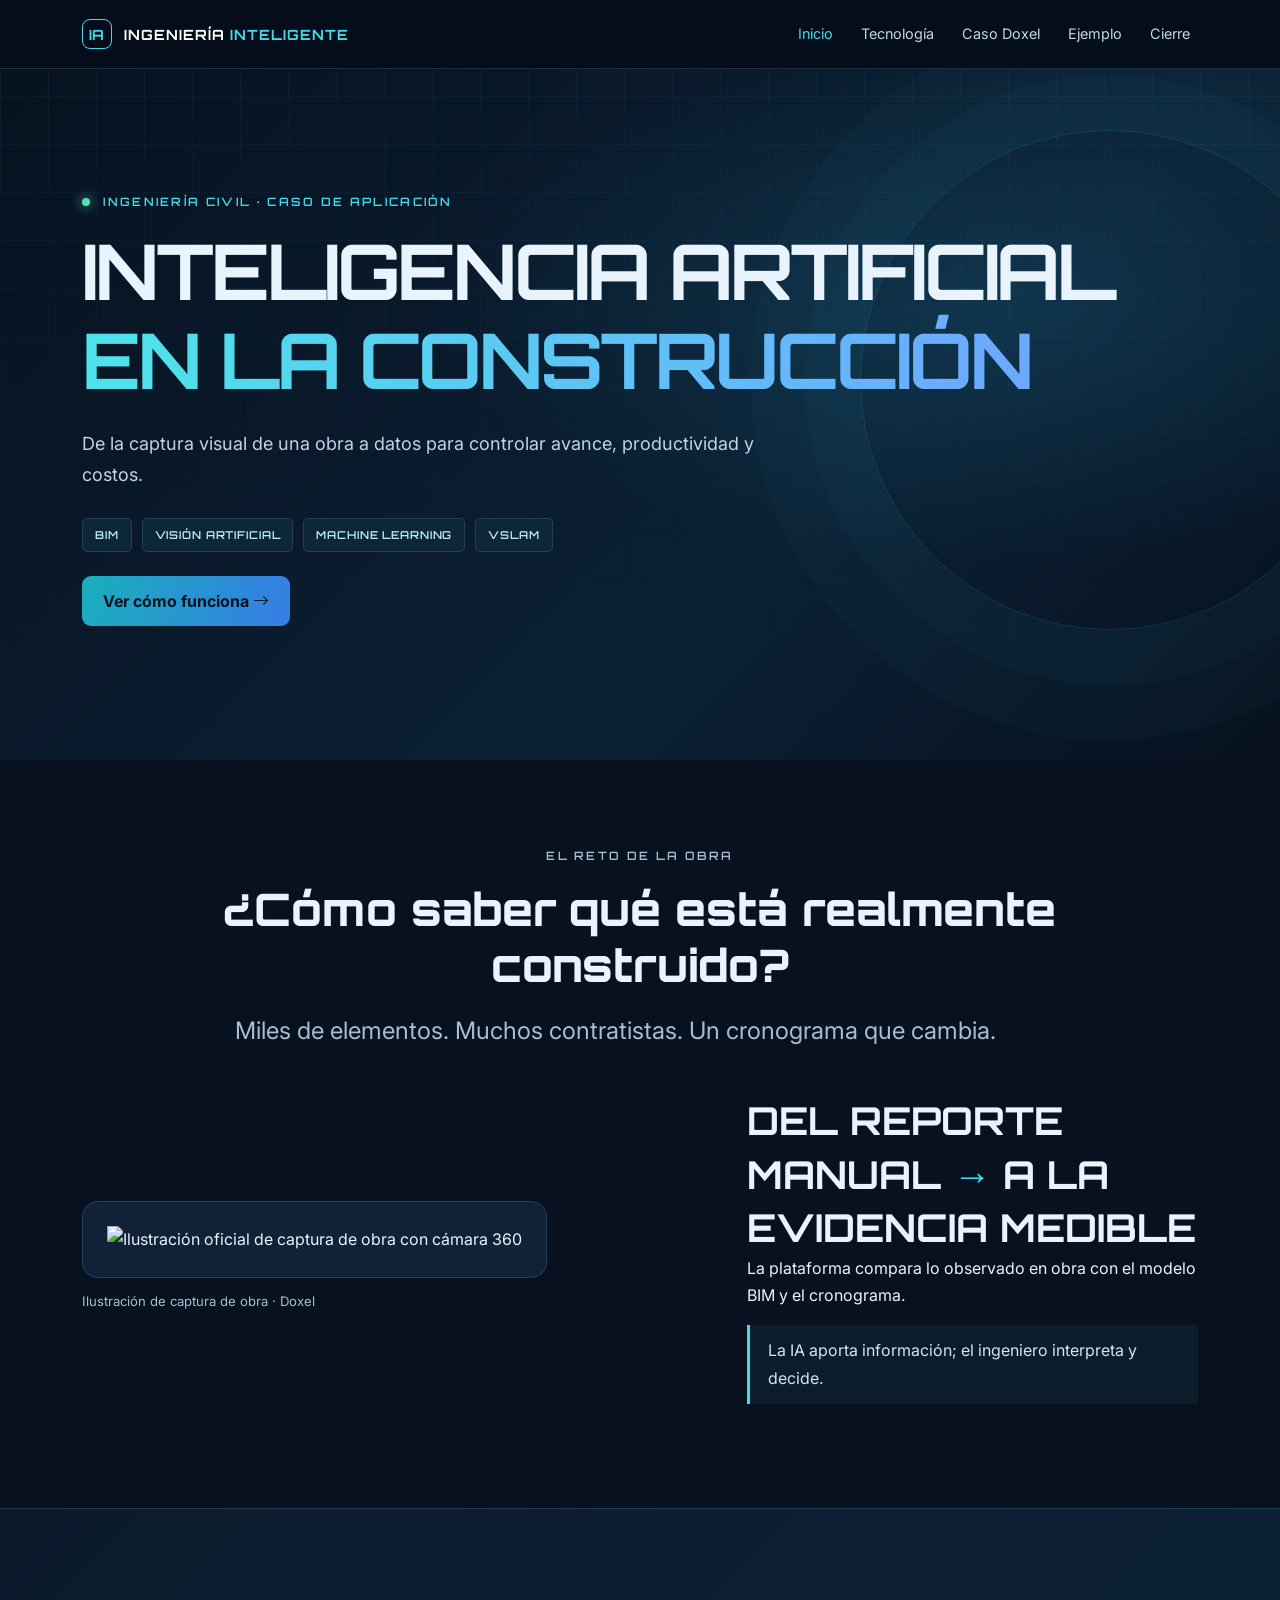
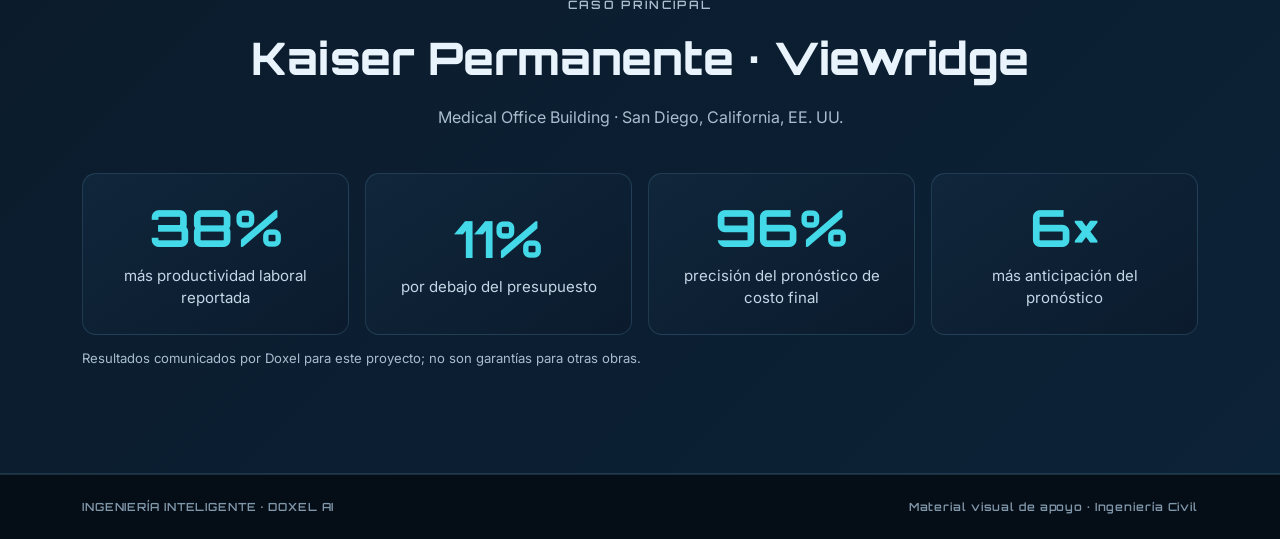
==== commit c7e3f4bd: "Apoyo visual" ====
--- a/index.html
+++ b/index.html
@@ -1,120 +1,4 @@
-<!DOCTYPE html>
-<html lang="es">
-<head>
-  <meta charset="UTF-8">
-  <meta name="viewport" content="width=device-width, initial-scale=1.0">
-  <meta name="description" content="Inteligencia artificial aplicada a la ingeniería civil: monitoreo de obra, BIM, visión artificial y casos reales.">
-  <title>IA en Ingeniería Civil | Inicio</title>
-  <link rel="preconnect" href="https://fonts.googleapis.com">
-  <link rel="preconnect" href="https://fonts.gstatic.com" crossorigin>
-  <link href="https://fonts.googleapis.com/css2?family=Inter:wght@400;500;600;700&family=Orbitron:wght@500;600;700&display=swap" rel="stylesheet">
-  <link href="https://cdn.jsdelivr.net/npm/bootstrap@5.3.3/dist/css/bootstrap.min.css" rel="stylesheet">
-  <link href="https://cdn.jsdelivr.net/npm/bootstrap-icons@1.11.3/font/bootstrap-icons.min.css" rel="stylesheet">
-  <link rel="stylesheet" href="css/styles.css">
-</head>
-<body>
-<nav class="navbar navbar-expand-lg navbar-dark fixed-top">
-  <div class="container">
-    <a class="navbar-brand" href="index.html"><span class="brand-mark">IA</span> INGENIERÍA <span class="accent">INTELIGENTE</span></a>
-    <button class="navbar-toggler" type="button" data-bs-toggle="collapse" data-bs-target="#nav"><span class="navbar-toggler-icon"></span></button>
-    <div class="collapse navbar-collapse" id="nav">
-      <ul class="navbar-nav ms-auto">
-        <li class="nav-item"><a class="nav-link active" href="index.html">Inicio</a></li>
-        <li class="nav-item"><a class="nav-link" href="fundamentos.html">Tecnología</a></li>
-        <li class="nav-item"><a class="nav-link" href="aplicaciones.html">Aplicaciones</a></li>
-        <li class="nav-item"><a class="nav-link" href="control-sat.html">Caso Doxel</a></li>
-        <li class="nav-item"><a class="nav-link" href="conclusion.html">Análisis y fuentes</a></li>
-      </ul>
-    </div>
-  </div>
-</nav>
-
-<header class="hero">
-  <div class="hero-grid"></div>
-  <div class="container hero-content">
-    <p class="eyebrow"><span class="pulse"></span> TECNOLOGÍA + CONSTRUCCIÓN</p>
-    <h1>INTELIGENCIA ARTIFICIAL<br><span class="gradient-text">EN INGENIERÍA CIVIL</span></h1>
-    <p class="hero-lead">De las imágenes de obra a información útil para controlar avances, detectar desviaciones y tomar mejores decisiones.</p>
-    <div class="d-flex flex-wrap gap-3 mt-4">
-      <a class="btn btn-primary-custom" href="control-sat.html">Explorar caso real <i class="bi bi-arrow-right"></i></a>
-      <a class="btn btn-outline-custom" href="fundamentos.html">Conocer la tecnología</a>
-    </div>
-    <div class="hero-stats row g-3 mt-5">
-      <div class="col-6 col-md-4"><div class="stat"><strong>85+</strong><span>etapas de construcción que Doxel afirma reconocer</span></div></div>
-      <div class="col-6 col-md-4"><div class="stat"><strong>96%</strong><span>precisión reportada en predicción de costo al cierre en el caso Viewridge</span></div></div>
-      <div class="col-12 col-md-4"><div class="stat"><strong>6×</strong><span>más anticipación reportada frente a pronósticos convencionales</span></div></div>
-    </div>
-    <p class="micro-note mt-3">Cifras del caso de estudio publicado por Doxel; no representan una garantía universal de desempeño.</p>
-  </div>
-</header>
-
-<main>
-<section class="section-pad">
-  <div class="container">
-    <div class="section-heading">
-      <p class="eyebrow">EL RETO</p>
-      <h2>¿Por qué necesita IA la supervisión de obra?</h2>
-      <p>En un proyecto de construcción, el avance físico, el cronograma, los costos y la calidad deben mantenerse coordinados. Cuando la información se recoge manualmente y de forma dispersa, detectar desviaciones puede tomar tiempo.</p>
-    </div>
-    <div class="row g-4 mt-2">
-      <div class="col-md-4"><article class="feature-card"><i class="bi bi-clipboard-data"></i><h3>Información fragmentada</h3><p>Fotografías, reportes, mediciones y cronogramas pueden estar en sistemas distintos y actualizarse en momentos diferentes.</p></article></div>
-      <div class="col-md-4"><article class="feature-card"><i class="bi bi-clock-history"></i><h3>Detección tardía</h3><p>Una desviación que se identifica tarde reduce el margen disponible para corregirla.</p></article></div>
-      <div class="col-md-4"><article class="feature-card"><i class="bi bi-diagram-3"></i><h3>Más datos, mejores decisiones</h3><p>La IA puede ayudar a convertir capturas visuales en mediciones e indicadores comparables con el modelo y el plan.</p></article></div>
-    </div>
-  </div>
-</section>
-
-<section class="section-pad section-alt">
-  <div class="container">
-    <div class="row align-items-center g-5">
-      <div class="col-lg-6">
-        <p class="eyebrow">CASO PRINCIPAL</p>
-        <h2>Doxel + Kaiser Permanente</h2>
-        <p class="lead-copy">El proyecto Viewridge Medical Office Building sirve como ejemplo de monitoreo de construcción apoyado por captura de realidad, visión artificial, aprendizaje automático y BIM.</p>
-        <ul class="check-list">
-          <li>Captura frecuente del estado físico de la obra.</li>
-          <li>Reconocimiento automatizado de elementos y etapas.</li>
-          <li>Comparación de cantidades instaladas con el plan.</li>
-          <li>Información para seguimiento de avance y costos.</li>
-        </ul>
-        <a href="control-sat.html" class="text-link">Ver el caso y su flujo de trabajo <i class="bi bi-arrow-up-right"></i></a>
-      </div>
-      <div class="col-lg-6">
-        <div class="diagram-card">
-          <div class="diagram-title"><span class="live-dot"></span> FLUJO GENERAL DE MONITOREO</div>
-          <div class="flow-node"><i class="bi bi-building"></i><span>Obra real</span></div>
-          <div class="flow-arrow"><i class="bi bi-arrow-down"></i></div>
-          <div class="flow-node"><i class="bi bi-camera"></i><span>Captura de imágenes / escaneo</span></div>
-          <div class="flow-arrow"><i class="bi bi-arrow-down"></i></div>
-          <div class="flow-node highlight-node"><i class="bi bi-cpu"></i><span>Visión artificial + ML + ubicación espacial</span></div>
-          <div class="flow-arrow"><i class="bi bi-arrow-down"></i></div>
-          <div class="flow-node"><i class="bi bi-boxes"></i><span>Comparación con BIM y cronograma</span></div>
-          <div class="flow-arrow"><i class="bi bi-arrow-down"></i></div>
-          <div class="flow-node result-node"><i class="bi bi-graph-up-arrow"></i><span>Indicadores para la gestión</span></div>
-          <p class="micro-note">Esquema conceptual del proceso; no representa la arquitectura interna completa del software.</p>
-        </div>
-      </div>
-    </div>
-  </div>
-</section>
-
-<section class="section-pad">
-  <div class="container">
-    <div class="section-heading">
-      <p class="eyebrow">RECORRIDO DE LA EXPOSICIÓN</p>
-      <h2>De la tecnología a la decisión de ingeniería</h2>
-    </div>
-    <div class="row g-3">
-      <div class="col-sm-6 col-lg-3"><a class="route-card" href="fundamentos.html"><span>01</span><h3>¿Cómo funciona?</h3><p>Machine Learning, visión artificial, VSLAM y BIM.</p><i class="bi bi-arrow-right"></i></a></div>
-      <div class="col-sm-6 col-lg-3"><a class="route-card" href="aplicaciones.html"><span>02</span><h3>Aplicaciones</h3><p>Usos posibles y límites en distintas áreas civiles.</p><i class="bi bi-arrow-right"></i></a></div>
-      <div class="col-sm-6 col-lg-3"><a class="route-card" href="control-sat.html"><span>03</span><h3>Doxel + Kaiser</h3><p>Un caso empresarial de seguimiento de construcción.</p><i class="bi bi-arrow-right"></i></a></div>
-      <div class="col-sm-6 col-lg-3"><a class="route-card" href="conclusion.html"><span>04</span><h3>Evaluación crítica</h3><p>Ejemplo numérico, Buildots + Intel y bibliografía.</p><i class="bi bi-arrow-right"></i></a></div>
-    </div>
-  </div>
-</section>
-</main>
-<footer class="site-footer"><div class="container d-flex flex-column flex-md-row justify-content-between gap-2"><span>INGENIERÍA INTELIGENTE · IA aplicada a la Ingeniería Civil</span><span>Material académico · 2026</span></div></footer>
-<script src="https://cdn.jsdelivr.net/npm/bootstrap@5.3.3/dist/js/bootstrap.bundle.min.js"></script>
-<script src="js/main.js"></script>
-</body>
-</html>
+<!DOCTYPE html><html lang="es"><head><meta charset="UTF-8"><meta name="viewport" content="width=device-width, initial-scale=1.0"><link rel="preconnect" href="https://fonts.googleapis.com"><link rel="preconnect" href="https://fonts.gstatic.com" crossorigin><link href="https://fonts.googleapis.com/css2?family=Inter:wght@400;500;600;700;800&family=Orbitron:wght@500;600;700&display=swap" rel="stylesheet"><link href="https://cdn.jsdelivr.net/npm/bootstrap@5.3.3/dist/css/bootstrap.min.css" rel="stylesheet"><link href="https://cdn.jsdelivr.net/npm/bootstrap-icons@1.11.3/font/bootstrap-icons.min.css" rel="stylesheet"><link rel="stylesheet" href="css/styles.css"><title>IA en Ingeniería Civil | Doxel</title></head><body><nav class="navbar navbar-expand-lg navbar-dark fixed-top"><div class="container"><a class="navbar-brand" href="index.html"><span class="brand-mark">IA</span> INGENIERÍA <span class="accent">INTELIGENTE</span></a><button class="navbar-toggler" data-bs-toggle="collapse" data-bs-target="#nav"><span class="navbar-toggler-icon"></span></button><div class="collapse navbar-collapse" id="nav"><ul class="navbar-nav ms-auto"><li class="nav-item"><a class="nav-link" href="index.html">Inicio</a></li><li class="nav-item"><a class="nav-link" href="fundamentos.html">Tecnología</a></li><li class="nav-item"><a class="nav-link" href="control-sat.html">Caso Doxel</a></li><li class="nav-item"><a class="nav-link" href="conclusion.html">Ejemplo</a></li><li class="nav-item"><a class="nav-link" href="aplicaciones.html">Cierre</a></li></ul></div></div></nav>
+<header class="hero"><div class="hero-grid"></div><div class="container hero-content"><p class="eyebrow"><span class="pulse"></span> INGENIERÍA CIVIL · CASO DE APLICACIÓN</p><h1>INTELIGENCIA ARTIFICIAL<br><span class="gradient-text">EN LA CONSTRUCCIÓN</span></h1><p class="hero-lead">De la captura visual de una obra a datos para controlar avance, productividad y costos.</p><div class="hero-tags"><span>BIM</span><span>VISIÓN ARTIFICIAL</span><span>MACHINE LEARNING</span><span>VSLAM</span></div><a class="btn btn-primary-custom mt-4" href="fundamentos.html">Ver cómo funciona <i class="bi bi-arrow-right"></i></a></div></header>
+<main><section class="section-pad"><div class="container"><div class="section-heading"><p class="eyebrow">EL RETO DE LA OBRA</p><h2>¿Cómo saber qué está realmente construido?</h2><p class="lead-visual">Miles de elementos. Muchos contratistas. Un cronograma que cambia.</p></div><div class="row g-4 align-items-center"><div class="col-lg-7"><img class="visual-photo" src="https://cdn.prod.website-files.com/66aa56b055292635770d0c44/66b1d5b15de439eff7440452_walk-site.svg" alt="Ilustración oficial de captura de obra con cámara 360"><small class="image-credit">Ilustración de captura de obra · Doxel</small></div><div class="col-lg-5"><div class="big-statement">DEL REPORTE MANUAL <span>→</span> A LA EVIDENCIA MEDIBLE</div><p>La plataforma compara lo observado en obra con el modelo BIM y el cronograma.</p><p class="callout-line">La IA aporta información; el ingeniero interpreta y decide.</p></div></div></div></section><section class="section-pad section-alt"><div class="container"><div class="section-heading"><p class="eyebrow">CASO PRINCIPAL</p><h2>Kaiser Permanente · Viewridge</h2><p>Medical Office Building · San Diego, California, EE. UU.</p></div><div class="row g-3"><div class="col-md-3"><div class="metric-card"><strong>38%</strong><span>más productividad laboral reportada</span></div></div><div class="col-md-3"><div class="metric-card"><strong>11%</strong><span>por debajo del presupuesto</span></div></div><div class="col-md-3"><div class="metric-card"><strong>96%</strong><span>precisión del pronóstico de costo final</span></div></div><div class="col-md-3"><div class="metric-card"><strong>6×</strong><span>más anticipación del pronóstico</span></div></div></div><p class="source-note">Resultados comunicados por Doxel para este proyecto; no son garantías para otras obras.</p></div></section></main>
+<footer class="site-footer"><div class="container d-flex flex-wrap justify-content-between gap-2"><span>INGENIERÍA INTELIGENTE · DOXEL AI</span><span>Material visual de apoyo · Ingeniería Civil</span></div></footer><script src="https://cdn.jsdelivr.net/npm/bootstrap@5.3.3/dist/js/bootstrap.bundle.min.js"></script><script src="js/main.js"></script></body></html>
--- a/css/styles.css
+++ b/css/styles.css
@@ -11,3 +11,15 @@
 .case-highlight{padding:30px;border:1px solid rgba(67,217,232,.35);border-radius:16px;background:linear-gradient(145deg,#12314a,#0a1929)}.case-label{font:600 .65rem 'Orbitron';letter-spacing:.15em;color:var(--cyan)}.case-highlight h3{font:600 1.2rem 'Orbitron';margin:12px 0}.case-highlight p{color:var(--muted)}.case-divider{height:1px;background:var(--line);margin:25px 0}.timeline{max-width:850px;margin:auto;position:relative}.timeline:before{content:"";position:absolute;left:25px;top:20px;bottom:20px;width:1px;background:rgba(67,217,232,.4)}.timeline-item{display:flex;gap:25px;position:relative;padding:0 0 28px}.timeline-item>span{z-index:1;flex:0 0 52px;height:52px;display:grid;place-items:center;border:1px solid var(--cyan);border-radius:50%;background:#0b2033;color:var(--cyan);font:600 .8rem 'Orbitron'}.timeline-item h3{font-size:1.1rem}.timeline-item p{color:var(--muted);margin:0}.metric-card{padding:32px;text-align:center}.metric-card strong{font:700 clamp(2.5rem,6vw,4.3rem) 'Orbitron';color:var(--cyan)}.metric-card h3{font-size:1.1rem;margin:15px 0}.metric-card p{color:var(--muted);font-size:.88rem}.caveat{padding:16px 18px;border:1px solid rgba(255,190,90,.3);background:rgba(160,105,30,.09);border-radius:10px;color:#d5c5a8;font-size:.85rem}.caveat i{color:#f1bd64;margin-right:8px}
 .calculator-card{padding:30px;border:1px solid var(--line);border-radius:16px;background:#0e2337}.calculator-card label{display:block;color:var(--muted);font-size:.82rem;margin-bottom:8px}.form-control{background:#071726;border-color:#29465d;color:white}.form-control:focus{background:#071726;color:white;border-color:var(--cyan);box-shadow:0 0 0 .2rem rgba(67,217,232,.12)}.calc-result{height:100%;padding:17px;background:#122d43;border-radius:10px}.calc-result span{display:block;color:var(--muted);font-size:.78rem}.calc-result strong{font:600 1.55rem 'Orbitron';color:var(--cyan)}.progress-label{display:flex;justify-content:space-between;color:var(--muted);font-size:.83rem}.progress{height:10px;background:#071522}.planned-bar{background:#6685a3}.actual-bar{background:linear-gradient(90deg,#19b9c8,#4c8cff)}.deviation{color:#ffc477;font-weight:600}.intel-card{height:100%;padding:30px;border:1px solid var(--line);border-radius:15px;background:#10283e}.intel-card h3{font:600 1.25rem 'Orbitron';margin:15px 0}.intel-card p{color:var(--muted)}.small-metric{height:100%;min-height:150px;padding:20px;border:1px solid var(--line);border-radius:12px;background:#10243a}.small-metric strong{display:block;font:700 1.8rem 'Orbitron';color:var(--cyan);margin-bottom:12px}.small-metric span{font-size:.78rem;color:var(--muted)}.closing-quote{padding:35px;border-left:3px solid var(--cyan);background:rgba(67,217,232,.06);font:500 clamp(1.1rem,2.5vw,1.6rem) 'Orbitron';line-height:1.5}.source-list{display:grid;gap:0}.source-item{display:flex;gap:22px;padding:23px 0;border-bottom:1px solid var(--line)}.source-item>span{font:600 .8rem 'Orbitron';color:var(--cyan)}.source-item h3{font-size:1rem}.source-item p{color:var(--muted);font-size:.86rem;margin-bottom:7px}.source-item a{font-size:.85rem}
 @media(max-width:767px){.hero{min-height:auto;padding:135px 0 65px}.hero-grid{right:-280px}.section-pad{padding:65px 0}.process-layout{grid-template-columns:1fr}.process-tabs{grid-template-columns:1fr 1fr}.process-tab{font-size:.8rem}.notice-card{padding:20px}.page-hero{padding:140px 0 60px}.navbar-brand{font-size:.72rem}}
+
+/* Presentación visual: poco texto, jerarquía y elementos de gran formato */
+.section-heading{text-align:center;max-width:850px;margin:0 auto 42px}.section-heading h2,.section-pad h2{font-size:clamp(1.8rem,3.5vw,2.8rem);font-weight:800}.section-heading p{color:var(--muted)}
+.section-pad{padding:88px 0}.section-alt{background:linear-gradient(135deg,#0b1b2c,#0c2236);border-top:1px solid var(--line);border-bottom:1px solid var(--line)}
+.hero-tags{display:flex;flex-wrap:wrap;gap:10px;margin-top:28px}.hero-tags span{font:600 .68rem 'Orbitron';letter-spacing:.08em;color:#bcebf0;border:1px solid var(--line);background:#0d2639;padding:9px 12px;border-radius:5px}
+.lead-visual{font-size:clamp(1.15rem,2vw,1.5rem);color:#d4e6f1;max-width:800px}.visual-photo{width:100%;max-height:350px;object-fit:contain;background:#102238;border:1px solid var(--line);border-radius:16px;padding:24px}.image-credit,.source-note{display:block;color:var(--muted);font-size:.82rem;margin-top:12px}.big-statement{font:700 clamp(1.5rem,3vw,2.5rem) 'Orbitron';line-height:1.4}.big-statement span{color:var(--cyan)}.callout-line{border-left:3px solid var(--cyan);padding:12px 18px;color:#c9e9f0;background:rgba(67,217,232,.06)}
+.metric-card{height:100%;min-height:155px;padding:25px 20px;border:1px solid var(--line);border-radius:14px;background:linear-gradient(145deg,#10263b,#0b1b2d);display:flex;flex-direction:column;justify-content:center;gap:10px}.metric-card strong{font:700 clamp(2rem,4vw,3.25rem) 'Orbitron';color:var(--cyan);line-height:1.1}.metric-card span{color:#c4d6e5;font-size:.94rem;line-height:1.45}.tech-card,.application-card{height:100%;background:linear-gradient(145deg,#10263b,#0b1b2d);border:1px solid var(--line);border-radius:15px;padding:28px}.visual-tech{min-height:205px}.tech-card h3,.application-card h3{font-size:1.25rem;font-weight:700}.tech-card p,.application-card p{color:var(--muted);margin-bottom:0}.tech-icon,.application-card>i{font-size:2rem;color:var(--cyan);display:block;margin-bottom:18px}
+.note-strip{border:1px solid rgba(67,217,232,.35);border-radius:10px;padding:18px 22px;background:rgba(67,217,232,.06);color:#d6eaf2}.process-visual{border:1px solid var(--line);border-radius:18px;background:#0b1b2c;overflow:hidden}.process-tabs{display:grid;grid-template-columns:repeat(6,1fr);gap:1px;background:var(--line)}.process-tab{border:0;background:#10263b;color:#c4d6e5;padding:17px 8px;font-weight:700;font-size:.82rem}.process-tab.active{background:#16445a;color:#6cf0ed;box-shadow:inset 0 -3px var(--cyan)}.process-display{display:grid;grid-template-columns:180px 1fr;gap:28px;align-items:center;padding:42px}.process-number{font:700 1.1rem 'Orbitron';color:var(--cyan);border:1px solid var(--line);border-radius:12px;padding:26px 12px;text-align:center}.process-display h3{font-size:1.7rem;font-weight:800}.process-display p{color:var(--muted);max-width:780px}.process-output{display:flex;flex-direction:column;gap:4px;margin-top:24px;padding:14px 18px;background:rgba(67,217,232,.07);border-left:3px solid var(--cyan)}.process-output span{font:600 .68rem 'Orbitron';color:var(--cyan)}.process-output strong{font-size:1rem}.pdf-preview{background:#0c1b2b;border:1px solid var(--line);border-radius:14px;padding:14px}.pdf-preview iframe{width:100%;height:420px;border:0;background:white}.pdf-label{font:600 .7rem 'Orbitron';color:var(--cyan);padding:8px 4px 14px}.pdf-preview>a{display:block;padding:12px 4px}.calc-visual{display:grid;grid-template-columns:repeat(3,1fr);gap:14px}.calc-visual>div{padding:26px;border:1px solid var(--line);border-radius:14px;background:#10263b;display:flex;flex-direction:column;gap:8px}.calc-visual span{font:600 .7rem 'Orbitron';color:var(--muted)}.calc-visual strong{font:700 clamp(1.7rem,4vw,3rem) 'Orbitron';color:var(--cyan)}.calc-visual .negative{color:#ff9b8f}.visual-list{padding-left:1.2rem;color:#c6d9e7}.visual-list li{padding:9px 0}.final-line{font:700 clamp(1.6rem,4vw,3rem) 'Orbitron';text-align:center;line-height:1.35;margin:60px auto;max-width:950px}.final-line span{color:var(--cyan)}.sources{border-top:1px solid var(--line);padding-top:24px;color:var(--muted)}.site-footer{padding:25px 0;background:#050d17;border-top:1px solid var(--line);color:#8097a9;font:600 .7rem 'Orbitron';letter-spacing:.08em}
+@media(max-width:767px){.section-pad{padding:60px 0}.process-tabs{grid-template-columns:repeat(3,1fr)}.process-display{grid-template-columns:1fr;padding:25px}.process-number{width:max-content}.calc-visual{grid-template-columns:1fr}.pdf-preview iframe{height:320px}.hero{min-height:650px}}
+
+.case-visual-grid{display:grid;grid-template-columns:1fr;gap:16px}.case-visual-grid>div{border:1px solid var(--line);border-radius:10px;overflow:hidden;background:#07111f}.case-visual-grid span{display:block;font:600 .65rem 'Orbitron';color:var(--cyan);padding:10px}.case-visual-grid iframe{width:100%;height:360px;border:0;background:#fff}
+@media(min-width:900px){.case-visual-grid{grid-template-columns:1fr 1fr}.case-visual-grid iframe{height:390px}}
